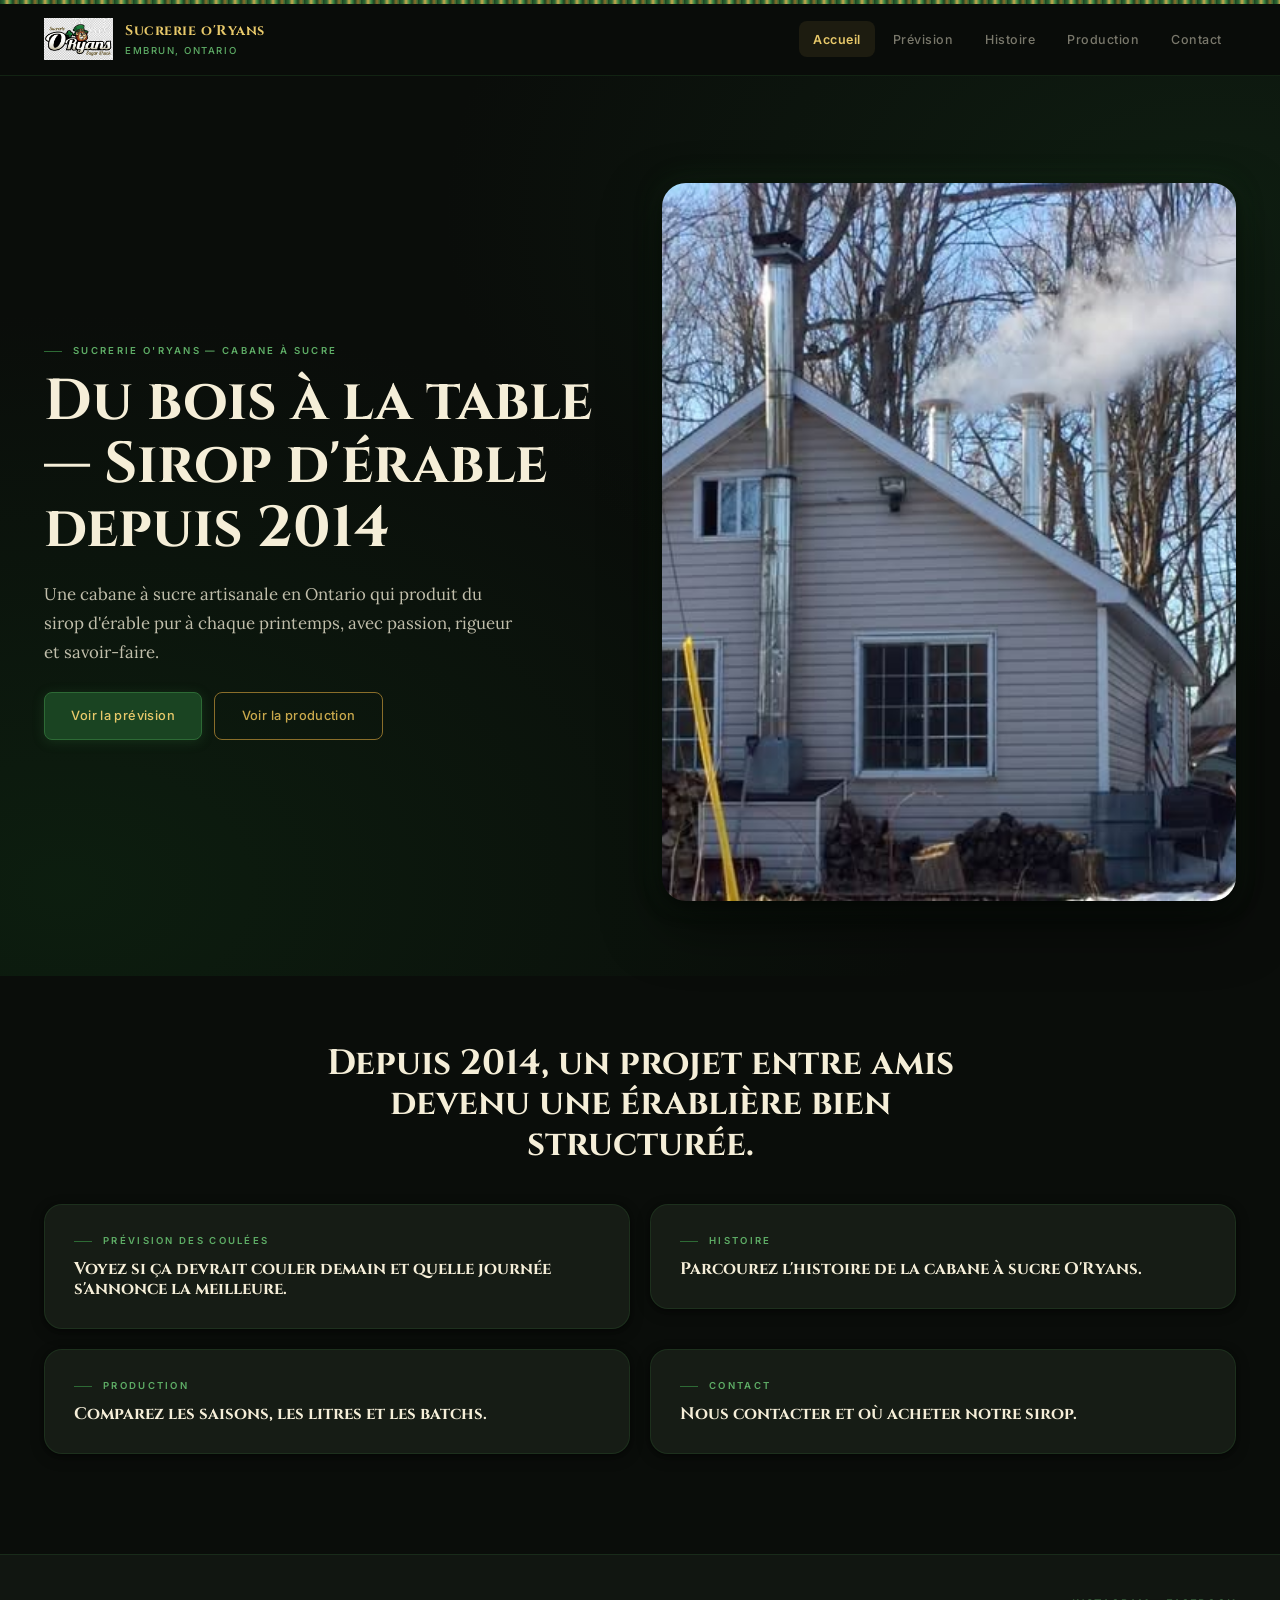
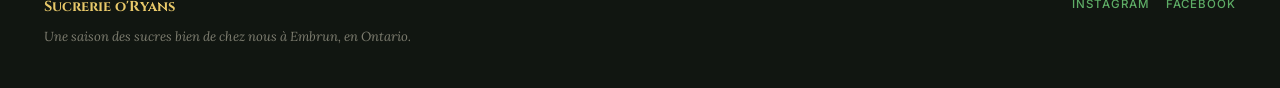
==== index.html @ 722b9ae1 "whole lot of files were modified, but the only one that had deletions was index.html, and those dele" ====
<!DOCTYPE html>
<html lang="fr-CA">
<head>
  <meta charset="UTF-8">
  <meta name="viewport" content="width=device-width, initial-scale=1.0">
  <title>Sucrerie o'Ryans | Cabane à sucre d'Embrun</title>
  <meta name="description" content="Le site de la Sucrerie o'Ryans à Embrun, en Ontario : histoire locale, prévision des coulées, archive de production et infos de contact.">
  <meta name="theme-color" content="#0A0D0A">
  <link rel="icon" type="image/png" href="assets/images/icon.png">
  <link rel="preconnect" href="https://fonts.googleapis.com">
  <link rel="preconnect" href="https://fonts.gstatic.com" crossorigin>
  <link href="https://fonts.googleapis.com/css2?family=Cinzel:wght@400;600;700&family=Lora:ital,wght@0,400;0,600;1,400&family=Inter:wght@300;400;500;600&display=swap" rel="stylesheet">
  <link rel="stylesheet" href="css/styles.css">
</head>
<body class="page-home">

  <div class="wood-bar"></div>

  <header class="site-header">
    <div class="shell nav-shell">
      <a class="brand" href="index.html" aria-label="Accueil Sucrerie o'Ryans">
        <img class="logo-art" src="assets/images/noback.jpg" alt="Logo de la Sucrerie o'Ryans" onerror="this.style.display='none'">
        <span>
          <strong>Sucrerie o'Ryans</strong>
          <small>Embrun, Ontario</small>
        </span>
      </a>
      <button class="menu-toggle" type="button" aria-expanded="false" aria-controls="site-nav">Menu</button>
      <nav id="site-nav" class="site-nav" aria-label="Navigation principale">
        <a href="index.html">Accueil</a>
        <a href="forecast.html">Prévision</a>
        <a href="history.html">Histoire</a>
        <a href="production.html">Production</a>
        <a href="contact.html">Contact</a>
      </nav>
    </div>
  </header>

  <main>
    <!-- ═══════════ HERO ═══════════ -->
    <section class="hero-home">
      <div class="shell hero-grid">
        <div class="hero-copy reveal">
          <p class="eyebrow">Sucrerie o'Ryans &mdash; Cabane à sucre</p>
          <h1 class="display">Du bois à la table &mdash; Sirop d'érable depuis 2014</h1>
          <p class="lead">
            Une cabane à sucre artisanale en Ontario qui produit du sirop d'érable pur à chaque
            printemps, avec passion, rigueur et savoir-faire.
          </p>
          <div class="button-row">
            <a class="button-primary" href="forecast.html">Voir la prévision</a>
            <a class="button-secondary" href="production.html">Voir la production</a>
          </div>
        </div>

        <div class="hero-media reveal">
          <div class="media-card">
            <div class="hero-side-frame">
              <!-- Replace src with your actual image path -->
              <img src="assets/images/download.png" alt="Cabane de la Sucrerie o'Ryans en hiver"
                onerror="this.parentElement.innerHTML='<div class=\'img-placeholder\'><svg viewBox=\'0 0 24 24\' fill=\'none\' stroke=\'currentColor\' stroke-width=\'1\'><rect x=\'3\' y=\'3\' width=\'18\' height=\'18\' rx=\'2\'/><circle cx=\'8.5\' cy=\'8.5\' r=\'1.5\'/><polyline points=\'21 15 16 10 5 21\'/></svg>Photo à venir</div>'">
            </div>
          </div>
        </div>
      </div>
    </section>

    <!-- ═══════════ ROUTE CARDS ═══════════ -->
    <section class="section-shell">
      <div class="shell">
        <div class="section-heading reveal">
          <h2>Depuis 2014, un projet entre amis devenu une érablière bien structurée.</h2>
        </div>

        <div class="card-grid two-up">
          <a class="route-card reveal" href="forecast.html">
            <p class="card-kicker">Prévision des coulées</p>
            <h3>Voyez si ça devrait couler demain et quelle journée s'annonce la meilleure.</h3>
          </a>

          <a class="route-card reveal" href="history.html">
            <p class="card-kicker">Histoire</p>
            <h3>Parcourez l'histoire de la cabane à sucre O'Ryans.</h3>
          </a>

          <a class="route-card reveal" href="production.html">
            <p class="card-kicker">Production</p>
            <h3>Comparez les saisons, les litres et les batchs.</h3>
          </a>

          <a class="route-card reveal" href="contact.html">
            <p class="card-kicker">Contact</p>
            <h3>Nous contacter et où acheter notre sirop.</h3>
          </a>
        </div>
      </div>
    </section>

  <!-- Lightbox -->
  <div class="gallery-lightbox" data-gallery-lightbox hidden aria-hidden="true">
    <button class="gallery-lightbox-close" type="button" data-gallery-close aria-label="Fermer la visionneuse">Fermer</button>
    <button class="gallery-lightbox-nav is-prev" type="button" data-gallery-prev aria-label="Photo précédente">&#8592;</button>
    <div class="gallery-lightbox-stage" data-gallery-stage>
      <img data-gallery-active-image src="" alt="">
    </div>
    <button class="gallery-lightbox-nav is-next" type="button" data-gallery-next aria-label="Photo suivante">&#8594;</button>
  </div>

  <footer class="site-footer">
    <div class="shell footer-grid">
      <div>
        <strong>Sucrerie o'Ryans</strong>
        <p>Une saison des sucres bien de chez nous à Embrun, en Ontario.</p>
      </div>
      <div>
        <a href="https://www.instagram.com/sucrerie_oryans_sugar_shack/?hl=en" target="_blank" rel="noreferrer">Instagram</a>
        <a href="https://www.facebook.com/sucrerieoryans/" target="_blank" rel="noreferrer">Facebook</a>
      </div>
    </div>
  </footer>

  <script defer src="js/data.js"></script>
  <script defer src="js/main.js"></script>
</body>
</html>
---- css/styles.css ----
/* ============================================================
   SUCRERIE O'RYANS — Dark Irish Theme
   Black · Forest Green · Celtic Gold
   Fonts: Cinzel · Lora · Inter
   ============================================================ */

*, *::before, *::after { margin: 0; padding: 0; box-sizing: border-box; }

:root {
  --shell-max:    1240px;
  --section-space: 4.25rem;
  --grid-gap:     1.25rem;
  --gallery-gap:  1.15rem;

  --black:         #0A0D0A;
  --black-surface: #111611;
  --black-card:    #161C15;
  --black-raised:  #1C241B;
  --black-border:  rgba(62,138,70,0.18);
  --black-border2: rgba(62,138,70,0.30);

  --green-deep:    #0F2E14;
  --green-dark:    #1A4422;
  --green-mid:     #2D6A35;
  --green-bright:  #3E8A46;
  --green-light:   #5EAD66;
  --green-pale:    #A8D4AC;

  --gold:          #C9A84C;
  --gold-light:    #E8C96A;
  --gold-bright:   #F5D97A;
  --gold-dim:      #8A6E2A;

  --cream:         #F5EED8;
  --cream-dim:     rgba(245,238,216,0.78);
  --cream-muted:   rgba(245,238,216,0.48);
  --cream-ghost:   rgba(245,238,216,0.18);

  --amber:         #C9842A;
  --amber-light:   #E8A84C;

  --radius-sm:  8px;
  --radius-md:  12px;
  --radius-lg:  18px;
  --radius-xl:  24px;

  --shadow-sm:   0 1px 4px rgba(0,0,0,0.45), 0 4px 14px rgba(0,0,0,0.3);
  --shadow-md:   0 2px 8px rgba(0,0,0,0.55), 0 12px 32px rgba(0,0,0,0.4);
  --shadow-lg:   0 4px 16px rgba(0,0,0,0.65), 0 24px 56px rgba(0,0,0,0.5);
  --glow-green:  0 0 28px rgba(45,106,53,0.25);
  --glow-gold:   0 0 20px rgba(201,168,76,0.18);
}

html { scroll-behavior: smooth; -webkit-font-smoothing: antialiased; }

body {
  background: var(--black);
  color: var(--cream);
  font-family: 'Lora', serif;
  font-size: 1rem;
  line-height: 1.72;
  overflow-x: hidden;
}

h1, h2, h3 { font-family: 'Cinzel', serif; font-weight: 700; line-height: 1.15; color: var(--cream); }
h4, h5, h6 { font-family: 'Cinzel', serif; font-weight: 600; color: var(--gold-light); }

a { color: inherit; text-decoration: none; }
p + p { margin-top: 0.75em; }
em { color: var(--gold-light); font-style: italic; }
strong { color: var(--cream); }

/* ── Celtic stripe ── */
.wood-bar {
  height: 4px;
  background: repeating-linear-gradient(
    90deg,
    var(--green-dark)  0px,  var(--green-mid)   4px,
    var(--gold)        7px,  var(--green-bright) 10px,
    var(--green-dark)  13px, var(--gold-dim)     16px,
    var(--green-mid)   19px
  );
}

/* ── Shell ── */
.shell { width: 100%; max-width: var(--shell-max); margin: 0 auto; padding: 0 1.5rem; }

/* ── Sticky Nav ── */
.site-header {
  position: sticky; top: 0; z-index: 100;
  background: rgba(10,13,10,0.93);
  backdrop-filter: blur(18px); -webkit-backdrop-filter: blur(18px);
  border-bottom: 1px solid var(--black-border);
}

.nav-shell { display: flex; align-items: center; gap: 1.5rem; padding: 0.9rem 1.5rem; max-width: var(--shell-max); margin: 0 auto; }

.brand { display: flex; align-items: center; gap: 0.75rem; flex-shrink: 0; }
.logo-art {
  width: auto;
  height: 42px;
  max-width: 78px;
  object-fit: contain;
  border-radius: 0;
  border: none;
}
.brand span { display: flex; flex-direction: column; }
.brand strong { font-family: 'Cinzel', serif; font-size: 0.88rem; font-weight: 700; color: var(--gold-light); letter-spacing: 0.04em; }
.brand small { font-family: 'Inter', sans-serif; font-size: 0.6rem; font-weight: 500; letter-spacing: 0.16em; text-transform: uppercase; color: var(--green-light); }

.site-nav { display: flex; align-items: center; gap: 0.2rem; margin-left: auto; }

.site-nav a {
  font-family: 'Inter', sans-serif; font-size: 0.78rem; font-weight: 500;
  letter-spacing: 0.04em; color: var(--cream-muted);
  padding: 0.45rem 0.9rem; border-radius: var(--radius-sm);
  transition: color 0.2s, background 0.2s;
}

.site-nav a:hover { color: var(--gold-light); background: rgba(201,168,76,0.09); }
.site-nav a.is-active { color: var(--gold-light); background: rgba(201,168,76,0.1); font-weight: 600; }

.menu-toggle {
  display: none; font-family: 'Inter', sans-serif; font-size: 0.78rem; font-weight: 500;
  background: transparent; border: 1px solid var(--black-border2); border-radius: var(--radius-sm);
  padding: 0.45rem 1rem; cursor: pointer; color: var(--green-light); margin-left: auto;
}

/* ── Reveal ── */
.reveal { opacity: 0; transform: translateY(22px); transition: opacity 0.75s ease, transform 0.75s ease; }
.reveal.is-visible { opacity: 1; transform: none; }

/* ── Eyebrow / kicker ── */
.eyebrow, .card-kicker {
  font-family: 'Inter', sans-serif; font-size: 0.6rem; font-weight: 600;
  letter-spacing: 0.24em; text-transform: uppercase; color: var(--green-light);
  display: flex; align-items: center; gap: 0.7rem; margin-bottom: 0.65rem;
}

.eyebrow::before, .card-kicker::before { content: ''; width: 18px; height: 1px; background: var(--green-mid); flex-shrink: 0; }

/* ── Buttons ── */
.button-primary, .button-secondary {
  display: inline-flex; align-items: center; gap: 0.4rem;
  font-family: 'Inter', sans-serif; font-size: 0.8rem; font-weight: 500;
  letter-spacing: 0.03em; padding: 0.75rem 1.65rem;
  border-radius: var(--radius-sm); border: none; cursor: pointer;
  transition: all 0.25s ease; text-decoration: none;
}

.button-primary {
  background: var(--green-dark); color: var(--gold-light);
  border: 1px solid var(--green-mid); box-shadow: 0 2px 12px rgba(45,106,53,0.3);
}

.button-primary:hover {
  background: var(--green-mid); color: var(--gold-bright);
  box-shadow: 0 4px 22px rgba(62,138,70,0.4), var(--glow-green);
  transform: translateY(-1px);
}

.button-secondary { background: transparent; color: var(--gold); border: 1px solid var(--gold-dim); }
.button-secondary:hover { background: rgba(201,168,76,0.08); border-color: var(--gold); color: var(--gold-light); }

.button-row { display: flex; flex-wrap: wrap; gap: 0.75rem; margin-top: 1.6rem; }

/* ── Section ── */
.section-shell { padding: var(--section-space) 0; }
.section-shell + .section-shell { padding-top: 0; }

.section-heading { text-align: center; margin-bottom: 2.4rem; max-width: 700px; margin-left: auto; margin-right: auto; }
.section-heading h2 { font-size: clamp(1.6rem, 3vw, 2.2rem); }
.section-heading p { color: var(--cream-muted); margin-top: 0.75rem; font-size: 0.96rem; }

/* ── Card grid ── */
.card-grid { display: grid; gap: var(--grid-gap); align-items: start; }
.card-grid.two-up   { grid-template-columns: repeat(2, minmax(0, 1fr)); }
.card-grid.three-up { grid-template-columns: repeat(auto-fit, minmax(240px, 1fr)); }

/* ── Cards ── */
.feature-card, .detail-card {
  background: var(--black-card); border: 1px solid var(--black-border);
  border-radius: var(--radius-lg); padding: 1.8rem; box-shadow: var(--shadow-sm);
  transition: transform 0.25s, box-shadow 0.25s, border-color 0.25s;
}

.feature-card:hover, .detail-card:hover {
  transform: translateY(-3px);
  box-shadow: var(--shadow-md), var(--glow-green);
  border-color: var(--black-border2);
}

.feature-card h3, .detail-card h2, .detail-card h3 { font-size: 1.1rem; margin-bottom: 0.75rem; margin-top: 0.35rem; color: var(--cream); }

.route-card {
  display: block; background: var(--black-card); border: 1px solid var(--black-border);
  border-radius: var(--radius-lg); padding: 1.8rem; box-shadow: var(--shadow-sm);
  transition: all 0.25s ease; text-decoration: none; position: relative; overflow: hidden;
}

.route-card::before {
  content: ''; position: absolute; top: 0; left: 0; right: 0; height: 2px;
  background: linear-gradient(90deg, transparent, var(--green-mid), var(--gold-dim), transparent);
  opacity: 0; transition: opacity 0.25s;
}

.route-card:hover { transform: translateY(-3px); box-shadow: var(--shadow-md), var(--glow-green); border-color: var(--black-border2); }
.route-card:hover::before { opacity: 1; }
.route-card h3 { font-size: 1.05rem; margin-top: 0.4rem; color: var(--cream); }

/* ── Dark hero cards ── */
.history-hero-card {
  background: var(--green-deep); border: 1px solid rgba(62,138,70,0.25);
  border-radius: var(--radius-lg); padding: 2rem;
  box-shadow: var(--shadow-lg), var(--glow-green);
}

.history-hero-card .card-kicker { color: var(--gold-light); }
.history-hero-card .card-kicker::before { background: var(--gold-dim); }
.history-hero-card h2 { color: var(--cream); font-size: 1.4rem; margin: 0.5rem 0 1rem; }
.history-hero-card p { color: var(--cream-muted); font-size: 0.93rem; }

/* ── Bullet list ── */
.bullet-list { list-style: none; padding: 0; margin-top: 0.75rem; }

.bullet-list li {
  padding: 0.4rem 0 0.4rem 1.3rem; position: relative;
  font-size: 0.92rem; color: var(--cream-dim);
  border-bottom: 1px solid rgba(62,138,70,0.08);
}

.bullet-list li:last-child { border-bottom: none; }

.bullet-list li::before {
  content: ''; position: absolute; left: 0; top: 0.95rem;
  width: 5px; height: 5px; border-radius: 50%; background: var(--green-bright);
}

/* ── Page hero ── */
.page-hero {
  padding: 4rem 0 3rem;
  background: radial-gradient(ellipse at 0% 100%, rgba(26,68,34,0.3) 0%, transparent 55%), var(--black-surface);
  border-bottom: 1px solid var(--black-border);
}

.page-hero-grid { display: grid; grid-template-columns: repeat(2, minmax(0, 1fr)); gap: 2.25rem; align-items: center; }
.page-hero h1 { font-size: clamp(1.9rem, 4vw, 3rem); margin: 0.5rem 0 1.25rem; }
.page-hero .lead { color: var(--cream-dim); font-size: 0.97rem; max-width: 52ch; }

/* ── Home Hero ── */
.hero-home {
  min-height: 100vh; display: flex; align-items: center; padding: 6rem 0 4rem;
  background:
    radial-gradient(ellipse at 5% 90%, rgba(15,46,20,0.5) 0%, transparent 50%),
    radial-gradient(ellipse at 95% 15%, rgba(26,68,34,0.3) 0%, transparent 45%),
    var(--black);
}

.hero-grid { display: grid; grid-template-columns: repeat(2, minmax(0, 1fr)); gap: 2.75rem; align-items: center; }
.hero-copy .display { font-size: clamp(2.2rem, 4.5vw, 3.8rem); margin: 0.5rem 0 1.25rem; line-height: 1.1; }
.hero-copy .lead { font-size: 1.05rem; color: var(--cream-dim); max-width: 48ch; }

.fact-strip { display: flex; flex-wrap: wrap; gap: 0.5rem; list-style: none; margin-top: 1.8rem; }

.fact-strip li {
  font-family: 'Inter', sans-serif; font-size: 0.68rem; font-weight: 600;
  letter-spacing: 0.07em; text-transform: uppercase;
  background: var(--green-deep); color: var(--green-light);
  border: 1px solid rgba(62,138,70,0.3); border-radius: 100px; padding: 0.32rem 0.9rem;
}

.hero-media { position: relative; }
.media-card { border-radius: var(--radius-xl); overflow: hidden; box-shadow: var(--shadow-lg), var(--glow-green); }

.hero-side-frame {
  aspect-ratio: 4/5; background: var(--green-deep);
  display: flex; align-items: center; justify-content: center; position: relative; overflow: hidden;
}

.hero-side-frame img { width: 100%; height: 100%; object-fit: cover; display: block; }

.img-placeholder {
  width: 100%; height: 100%; min-height: 320px;
  display: flex; flex-direction: column; align-items: center; justify-content: center;
  background: radial-gradient(ellipse at 30% 30%, rgba(26,68,34,0.6) 0%, transparent 60%), var(--green-deep);
  color: var(--green-light); gap: 0.6rem;
  font-family: 'Inter', sans-serif; font-size: 0.62rem; letter-spacing: 0.2em; text-transform: uppercase; opacity: 0.6;
}

.img-placeholder svg { width: 38px; height: 38px; opacity: 0.5; }

/* ── Gallery Grid (Index) ── */
.photo-gallery { display: grid; grid-template-columns: repeat(auto-fill, minmax(160px, 1fr)); gap: 0.75rem; }

.gallery-shot {
  border: 1px solid var(--black-border); background: none; padding: 0;
  cursor: pointer; border-radius: var(--radius-md); overflow: hidden; aspect-ratio: 1;
  transition: border-color 0.25s;
}

.gallery-shot img { width: 100%; height: 100%; object-fit: cover; display: block; transition: transform 0.35s ease; }
.gallery-shot:hover { border-color: var(--black-border2); }
.gallery-shot:hover img { transform: scale(1.07); }

.gallery-shot-placeholder {
  width: 100%; height: 100%;
  display: flex; flex-direction: column; align-items: center; justify-content: center;
  background: var(--black-raised); color: var(--green-light);
  font-family: 'Inter', sans-serif; font-size: 0.58rem; letter-spacing: 0.15em; text-transform: uppercase; gap: 0.5rem; opacity: 0.55;
}

/* ── Lightbox ── */
.gallery-lightbox { position: fixed; inset: 0; z-index: 200; background: rgba(0,0,0,0.96); display: flex; align-items: center; justify-content: center; }
.gallery-lightbox[hidden] { display: none; }
.gallery-lightbox-stage { max-width: 90vw; max-height: 88vh; display: flex; align-items: center; justify-content: center; }
.gallery-lightbox-stage img { max-width: 100%; max-height: 88vh; object-fit: contain; border-radius: var(--radius-md); box-shadow: var(--shadow-lg); }

.gallery-lightbox-close, .gallery-lightbox-nav {
  position: fixed; background: rgba(26,68,34,0.65); border: 1px solid rgba(62,138,70,0.3);
  border-radius: var(--radius-sm); color: var(--gold-light);
  font-family: 'Inter', sans-serif; font-size: 0.78rem; font-weight: 500;
  padding: 0.6rem 1.1rem; cursor: pointer; backdrop-filter: blur(12px); transition: background 0.2s;
}

.gallery-lightbox-close { top: 1.5rem; right: 1.5rem; }
.gallery-lightbox-nav.is-prev { left: 1.5rem; top: 50%; transform: translateY(-50%); }
.gallery-lightbox-nav.is-next { right: 1.5rem; top: 50%; transform: translateY(-50%); }
.gallery-lightbox-close:hover, .gallery-lightbox-nav:hover { background: rgba(45,106,53,0.75); }

body.is-gallery-open { overflow: hidden; }

/* ── Footer ── */
.site-footer {
  background: var(--black-surface); border-top: 1px solid var(--black-border);
  padding: 2.5rem 0; margin-top: 2rem;
}

.footer-grid { display: flex; justify-content: space-between; align-items: flex-start; gap: 2rem; flex-wrap: wrap; }
.site-footer strong { font-family: 'Cinzel', serif; font-size: 0.9rem; color: var(--gold-light); display: block; margin-bottom: 0.35rem; }
.site-footer p { font-family: 'Lora', serif; font-size: 0.82rem; color: var(--cream-muted); font-style: italic; }
.footer-grid > div:last-child { display: flex; gap: 1rem; align-items: center; }

.footer-grid a {
  font-family: 'Inter', sans-serif; font-size: 0.72rem; font-weight: 500;
  color: var(--green-light); letter-spacing: 0.08em; text-transform: uppercase; transition: color 0.2s;
}

.footer-grid a:hover { color: var(--gold-light); }

/* ════════════════════════════════════════════════
   ROTATING 3-COLUMN GALLERY STRIP
   ════════════════════════════════════════════════ */
.gallery-strip-section {
  padding: var(--section-space) 0;
  background: var(--black-surface);
  border-top: 1px solid var(--black-border);
  border-bottom: 1px solid var(--black-border);
  overflow: hidden;
}

.gallery-strip-shell { display: flex; flex-direction: column; gap: 2rem; }
.gallery-strip-heading { text-align: center; max-width: 720px; margin: 0 auto; }
.gallery-strip-heading h2 { font-size: clamp(1.5rem, 2.8vw, 2rem); }
.gallery-strip-heading p { color: var(--cream-muted); font-size: 0.92rem; margin-top: 0.5rem; }

.gallery-columns-wrap { position: relative; height: 620px; overflow: hidden; }

.gallery-fade-top, .gallery-fade-bottom {
  position: absolute; left: 0; right: 0; height: 110px; z-index: 4; pointer-events: none;
}

.gallery-fade-top    { top: 0;    background: linear-gradient(to bottom, var(--black-surface), transparent); }
.gallery-fade-bottom { bottom: 0; background: linear-gradient(to top,   var(--black-surface), transparent); }

.gallery-columns {
  display: grid;
  grid-template-columns: repeat(3, minmax(0, 1fr));
  gap: var(--gallery-gap);
  position: absolute;
  top: 0; left: 0; right: 0;
  align-items: start;
}

.gallery-col { display: flex; flex-direction: column; gap: var(--gallery-gap); will-change: transform; }
.gallery-col-inner { display: flex; flex-direction: column; gap: var(--gallery-gap); }
.gallery-col.col-down  { animation: colDown 36s linear infinite; }
.gallery-col.col-up    { animation: colUp   40s linear infinite; }
.gallery-col.col-down2 { animation: colDown 44s linear infinite; }

.gallery-columns:hover .gallery-col { animation-play-state: paused; }

.gallery-tile {
  border-radius: var(--radius-lg); overflow: hidden;
  border: 1px solid var(--black-border); background: var(--black-raised);
  transition: border-color 0.3s;
  flex-shrink: 0;
}

.gallery-tile:hover { border-color: rgba(62,138,70,0.45); }

.gallery-tile img { width: 100%; display: block; object-fit: cover; transition: transform 0.45s ease; }
.gallery-tile:hover img { transform: scale(1.05); }

.gallery-tile-placeholder {
  width: 100%; display: flex; flex-direction: column;
  align-items: center; justify-content: center;
  background: var(--black-raised); color: rgba(94,173,102,0.3);
  gap: 0.6rem; font-family: 'Inter', sans-serif;
  font-size: 0.58rem; letter-spacing: 0.18em; text-transform: uppercase;
  padding: 3rem 1rem;
}

.gallery-tile-placeholder svg { width: 26px; height: 26px; }

.gallery-tile-label {
  padding: 0.65rem 0.9rem;
  font-family: 'Inter', sans-serif; font-size: 0.62rem; font-weight: 600;
  letter-spacing: 0.18em; text-transform: uppercase; color: var(--gold-light);
  background: rgba(15,46,20,0.85);
  border-top: 1px solid rgba(62,138,70,0.2);
}

@keyframes colDown {
  0%   { transform: translateY(0); }
  100% { transform: translateY(-50%); }
}

@keyframes colUp {
  0%   { transform: translateY(-50%); }
  100% { transform: translateY(0); }
}

/* ── FORECAST PAGE ── */
.forecast-hero-copy { max-width: 580px; }
.forecast-hero-copy .display { font-size: clamp(1.6rem, 3.2vw, 2.5rem); }

.forecast-intro-card {
  background: var(--green-deep); border: 1px solid rgba(62,138,70,0.25);
  border-radius: var(--radius-lg); padding: 2rem;
  box-shadow: var(--shadow-md), var(--glow-green);
}

.forecast-intro-card .card-kicker { color: var(--gold-light); }
.forecast-intro-card .card-kicker::before { background: var(--gold-dim); }
.forecast-intro-card h2 { color: var(--cream); font-size: 1.2rem; margin: 0.5rem 0 0.75rem; }
.forecast-intro-card p { color: var(--cream-muted); font-size: 0.9rem; }

.loading-panel {
  font-family: 'Inter', sans-serif; font-size: 0.85rem; color: var(--green-light);
  padding: 2rem; text-align: center;
  border: 1px dashed rgba(62,138,70,0.25); border-radius: var(--radius-md); background: var(--black-card);
}

.is-hidden { display: none !important; }

.forecast-summary { display: grid; grid-template-columns: repeat(auto-fit, minmax(220px, 1fr)); gap: 1.25rem; margin-bottom: 2rem; }

.summary-card {
  background: var(--black-card); border: 1px solid var(--black-border);
  border-radius: var(--radius-lg); padding: 1.6rem; box-shadow: var(--shadow-sm);
  transition: border-color 0.25s, box-shadow 0.25s;
}

.summary-card:hover { border-color: var(--black-border2); box-shadow: var(--shadow-sm), var(--glow-green); }
.summary-card h2 { font-size: 1.6rem; margin: 0.35rem 0 0.5rem; color: var(--gold-light); }
.summary-card p { font-size: 0.88rem; color: var(--cream-muted); }

.forecast-grid { display: grid; grid-template-columns: repeat(auto-fill, minmax(160px, 1fr)); gap: 0.85rem; margin-bottom: 2rem; }

.day-card {
  background: var(--black-card); border: 1.5px solid var(--black-border);
  border-radius: var(--radius-md); padding: 1.1rem; cursor: pointer;
  transition: all 0.2s ease; text-align: left; box-shadow: var(--shadow-sm);
}

.day-card:hover { transform: translateY(-2px); box-shadow: var(--shadow-md), var(--glow-green); border-color: var(--black-border2); }
.day-card.is-active { border-color: var(--green-bright); background: rgba(26,68,34,0.5); box-shadow: 0 0 0 3px rgba(62,138,70,0.12), var(--shadow-md); }

.day-card-top { display: flex; justify-content: space-between; align-items: flex-start; margin-bottom: 0.75rem; }
.day-name { font-family: 'Inter', sans-serif; font-size: 0.65rem; font-weight: 600; letter-spacing: 0.1em; text-transform: uppercase; color: var(--cream-muted); }
.day-date { font-family: 'Cinzel', serif; font-size: 0.82rem; color: var(--cream); margin-top: 0.15rem; }

.score-chip { font-family: 'Cinzel', serif; font-size: 1rem; font-weight: 700; border-radius: 8px; padding: 0.2rem 0.55rem; line-height: 1; }
.score-chip.is-excellent { background: rgba(62,138,70,0.18); color: var(--green-light); }
.score-chip.is-promising  { background: rgba(201,168,76,0.18); color: var(--gold-light); }
.score-chip.is-fair       { background: rgba(201,132,42,0.15); color: var(--amber-light); }
.score-chip.is-quiet      { background: rgba(245,238,216,0.06); color: var(--cream-muted); }

.day-card-bottom strong { font-family: 'Inter', sans-serif; font-size: 0.8rem; font-weight: 600; display: block; color: var(--cream-dim); }
.weather-label { font-family: 'Inter', sans-serif; font-size: 0.68rem; color: var(--cream-muted); display: block; margin-top: 0.2rem; }
.day-meta { font-family: 'Inter', sans-serif; font-size: 0.68rem; color: var(--cream-muted); margin-top: 0.4rem; }

.detail-summary h3 { font-size: 1.15rem; margin-bottom: 0.5rem; color: var(--cream); }
.detail-summary p { font-size: 0.9rem; color: var(--cream-dim); }

.detail-summary-grid {
  display: grid; grid-template-columns: repeat(3, 1fr); gap: 1rem;
  margin-top: 1rem; padding-top: 1rem; border-top: 1px solid var(--black-border);
}

.detail-metric strong { font-family: 'Cinzel', serif; font-size: 1.1rem; display: block; color: var(--gold-light); }
.detail-metric span { font-family: 'Inter', sans-serif; font-size: 0.62rem; letter-spacing: 0.1em; text-transform: uppercase; color: var(--cream-muted); display: block; margin-top: 0.25rem; }
.bullet-list.compact li { padding: 0.3rem 0 0.3rem 1.2rem; font-size: 0.87rem; }

.source-panel { background: var(--black-card); border: 1px solid var(--black-border); border-radius: var(--radius-lg); padding: 2rem; margin-top: 2rem; }
.source-panel h2 { font-size: 1.1rem; margin: 0.4rem 0 1rem; color: var(--cream); }

/* ── PRODUCTION PAGE ── */
.production-hero-card {
  background: var(--green-deep); border: 1px solid rgba(62,138,70,0.25);
  border-radius: var(--radius-lg); padding: 2.5rem;
  box-shadow: var(--shadow-lg), var(--glow-green);
}

.production-hero-card .card-kicker { color: var(--gold-light); }
.production-hero-card .card-kicker::before { background: var(--gold-dim); }
.production-hero-card h2 { color: var(--cream); font-size: 1.6rem; margin: 0.5rem 0 1rem; }
.production-hero-card > p { color: var(--cream-muted); }

.production-hero-card-head { display: flex; justify-content: space-between; align-items: flex-start; gap: 1rem; flex-wrap: wrap; }

.production-hero-badge {
  font-family: 'Cinzel', serif; font-size: 0.72rem; font-weight: 600; letter-spacing: 0.1em;
  background: rgba(45,106,53,0.4); color: var(--green-light);
  border: 1px solid rgba(62,138,70,0.3); border-radius: 100px; padding: 0.3rem 0.9rem;
}

.production-highlight-grid {
  display: grid; grid-template-columns: repeat(3, 1fr); gap: 1.2rem; margin: 1.5rem 0;
  border-top: 1px solid rgba(62,138,70,0.2); border-bottom: 1px solid rgba(62,138,70,0.2); padding: 1.2rem 0;
}

.production-highlight strong { font-family: 'Cinzel', serif; font-size: 1.2rem; color: var(--gold-light); display: block; }
.production-highlight span { font-family: 'Inter', sans-serif; font-size: 0.68rem; color: var(--cream-muted); letter-spacing: 0.04em; margin-top: 0.25rem; display: block; }
.production-hero-note { font-size: 0.82rem; color: rgba(245,238,216,0.35); font-style: italic; margin-top: 0.5rem; }

.production-layout { display: grid; grid-template-columns: 1fr 320px; gap: 1.5rem; align-items: start; }

.chart-card { background: var(--black-card); border: 1px solid var(--black-border); border-radius: var(--radius-lg); padding: 1.5rem 1.5rem 1rem; box-shadow: var(--shadow-sm); }

.season-axis { position: relative; height: 24px; margin-bottom: 0.5rem; }
.season-axis span { position: absolute; font-family: 'Inter', sans-serif; font-size: 0.6rem; color: var(--cream-muted); transform: translateX(-50%); letter-spacing: 0.04em; }

.season-chart { display: flex; flex-direction: column; gap: 0.45rem; }

.season-row {
  display: grid; grid-template-columns: 52px 1fr; align-items: center; gap: 0.75rem;
  background: none; border: none; cursor: pointer; padding: 0.35rem;
  border-radius: var(--radius-sm); transition: background 0.18s; width: 100%; text-align: left;
}

.season-row:hover { background: rgba(45,106,53,0.1); }
.season-row.is-active { background: rgba(45,106,53,0.18); }
.season-year { font-family: 'Cinzel', serif; font-size: 0.78rem; font-weight: 600; color: var(--cream-muted); text-align: right; }
.season-row.is-active .season-year { color: var(--gold-light); }

.season-track { position: relative; height: 36px; background: rgba(62,138,70,0.07); border-radius: 6px; }

.season-span {
  position: absolute; top: 4px; bottom: 4px;
  left: calc(var(--start) * 1%); width: calc(var(--width) * 1%);
  background: linear-gradient(90deg,
    rgba(26,68,34, calc(0.7 + var(--strength) * 0.25)),
    rgba(62,138,70, calc(0.45 + var(--strength) * 0.4))
  );
  border-radius: 4px; display: flex; align-items: center; gap: 0.5rem;
  padding: 0 0.5rem; overflow: hidden; min-width: 60px;
}

.season-span strong { font-family: 'Cinzel', serif; font-size: 0.7rem; font-weight: 700; color: var(--gold-light); white-space: nowrap; }
.season-span small { font-family: 'Inter', sans-serif; font-size: 0.6rem; color: var(--cream-muted); white-space: nowrap; }
.season-empty { font-family: 'Inter', sans-serif; font-size: 0.68rem; color: var(--cream-muted); font-style: italic; display: flex; align-items: center; height: 100%; padding-left: 0.6rem; }

.production-side { display: flex; flex-direction: column; gap: 1.25rem; }

.poster-preview {
  display: block; width: 100%; border: 1px solid var(--black-border);
  padding: 0; background: none; cursor: pointer; border-radius: var(--radius-md);
  overflow: hidden; box-shadow: var(--shadow-sm); transition: box-shadow 0.25s, transform 0.25s;
}

.poster-preview:hover { box-shadow: var(--shadow-md), var(--glow-green); transform: translateY(-2px); }
.poster-preview img { width: 100%; display: block; }

.production-stats { display: grid; grid-template-columns: repeat(auto-fit, minmax(220px, 1fr)); gap: 1.25rem; margin-top: 2rem; }
.production-section-heading { text-align: left; margin-left: 0; margin-right: 0; }
.section-heading-tight { text-align: left; margin-left: 0; margin-right: 0; margin-bottom: 1.8rem; }
.section-heading-tight h2 { font-size: clamp(1.4rem, 2.5vw, 1.9rem); }
.production-batch-card { grid-column: 1 / -1; }

.production-batch-card p {
  font-family: 'Cinzel', serif; font-size: 1rem; color: var(--gold);
  letter-spacing: 0.05em; line-height: 2; margin-top: 0.5rem;
}

/* ── CONTACT PAGE ── */
.contact-top-grid { grid-template-columns: repeat(2, minmax(0, 1fr)); gap: 2rem; align-items: stretch; }
.contact-buy-copy { display: flex; flex-direction: column; justify-content: center; max-width: 34rem; }
.contact-buy-copy h1 { font-size: clamp(1.8rem, 3.5vw, 2.6rem); margin: 0.5rem 0 1rem; }
.contact-buy-copy .lead { color: var(--cream-dim); font-size: 0.96rem; }

.brand-showcase {
  background: rgba(26,68,34,0.4); border: 1px solid rgba(62,138,70,0.2);
  border-radius: var(--radius-md); padding: 1.2rem; margin-bottom: 1rem;
  display: flex; align-items: center; justify-content: center; min-height: 80px;
}

.brand-showcase img { max-height: 60px; max-width: 180px; object-fit: contain; }
.contact-store-card { height: 100%; display: flex; flex-direction: column; justify-content: center; }
.contact-store-card h2 { font-size: 1.2rem; margin-bottom: 0.75rem; }
.contact-store-meta {
  display: grid;
  grid-template-columns: minmax(0, 1fr) auto;
  gap: 1rem 1.5rem;
  align-items: end;
}

.contact-store-address { font-family: 'Lora', serif; font-size: 0.88rem; line-height: 1.7; color: var(--cream-muted); flex: 1; }

.contact-simple-card { max-width: 760px; margin: 0 auto; text-align: center; }
.contact-simple-card .card-kicker { justify-content: center; }
.contact-simple-card .button-row { justify-content: center; }
.contact-simple-card h2 { font-size: 1.5rem; margin-bottom: 1.2rem; }

/* ── Media link cards ── */
.media-link-card {
  background: var(--black-card); border: 1px solid var(--black-border);
  border-radius: var(--radius-lg); overflow: hidden; box-shadow: var(--shadow-sm);
  display: grid; grid-template-columns: 180px 1fr; align-items: stretch;
  transition: box-shadow 0.25s, transform 0.25s;
}

.media-link-card:hover { box-shadow: var(--shadow-md), var(--glow-green); transform: translateY(-2px); }
.media-link-card img { width: 100%; height: 100%; object-fit: cover; display: block; }
.media-link-card > div { padding: 1.5rem; }
.media-link-card h3 { font-size: 1rem; margin: 0.35rem 0 0.6rem; color: var(--cream); }
.media-link-card p { font-size: 0.88rem; color: var(--cream-muted); margin-bottom: 1rem; }

img { max-width: 100%; height: auto; }

/* ── Responsive ── */
@media (max-width: 900px) {
  .hero-grid { grid-template-columns: 1fr; }
  .hero-media { display: none; }
  .page-hero-grid { grid-template-columns: 1fr; }
  .production-layout { grid-template-columns: 1fr; }
  .production-highlight-grid { grid-template-columns: 1fr 1fr; }
  .contact-top-grid { grid-template-columns: 1fr; }
  .media-link-card { grid-template-columns: 1fr; }
  .media-link-card img { height: 180px; }
  .gallery-columns { grid-template-columns: repeat(2, 1fr); }
  .gallery-columns > .gallery-col:last-child { display: none; }
  .contact-buy-copy { max-width: none; }
}

@media (max-width: 780px) {
  .menu-toggle { display: block; }
  .site-nav {
    position: fixed; top: 0; right: 0; bottom: 0; width: 260px;
    flex-direction: column; align-items: flex-start; gap: 0.25rem;
    background: var(--black-surface); padding: 5rem 1.5rem 2rem;
    border-left: 1px solid var(--black-border); box-shadow: -4px 0 32px rgba(0,0,0,0.6);
    transform: translateX(100%); transition: transform 0.3s ease; z-index: 90;
  }
  .site-nav.is-open { transform: none; }
  .site-nav a { font-size: 0.95rem; width: 100%; padding: 0.65rem 0.85rem; }
  .section-shell { padding: 3.5rem 0; }
  .gallery-strip-section { padding: 3rem 0; }
  .gallery-columns-wrap { height: 500px; }
  .hero-home { padding: 4rem 0 3rem; min-height: auto; }
  .card-grid.two-up { grid-template-columns: 1fr; }
  .production-highlight-grid { grid-template-columns: 1fr; }
  .detail-summary-grid { grid-template-columns: 1fr 1fr; }
  .photo-gallery { grid-template-columns: repeat(auto-fill, minmax(120px, 1fr)); }
  .contact-store-meta { grid-template-columns: 1fr; align-items: start; }
}

@media (max-width: 420px) {
  .shell { padding: 0 1rem; }
  .button-row { flex-direction: column; }
  .button-primary, .button-secondary { width: 100%; justify-content: center; }
  .forecast-summary { grid-template-columns: 1fr; }
  .detail-summary-grid { grid-template-columns: 1fr; }
}
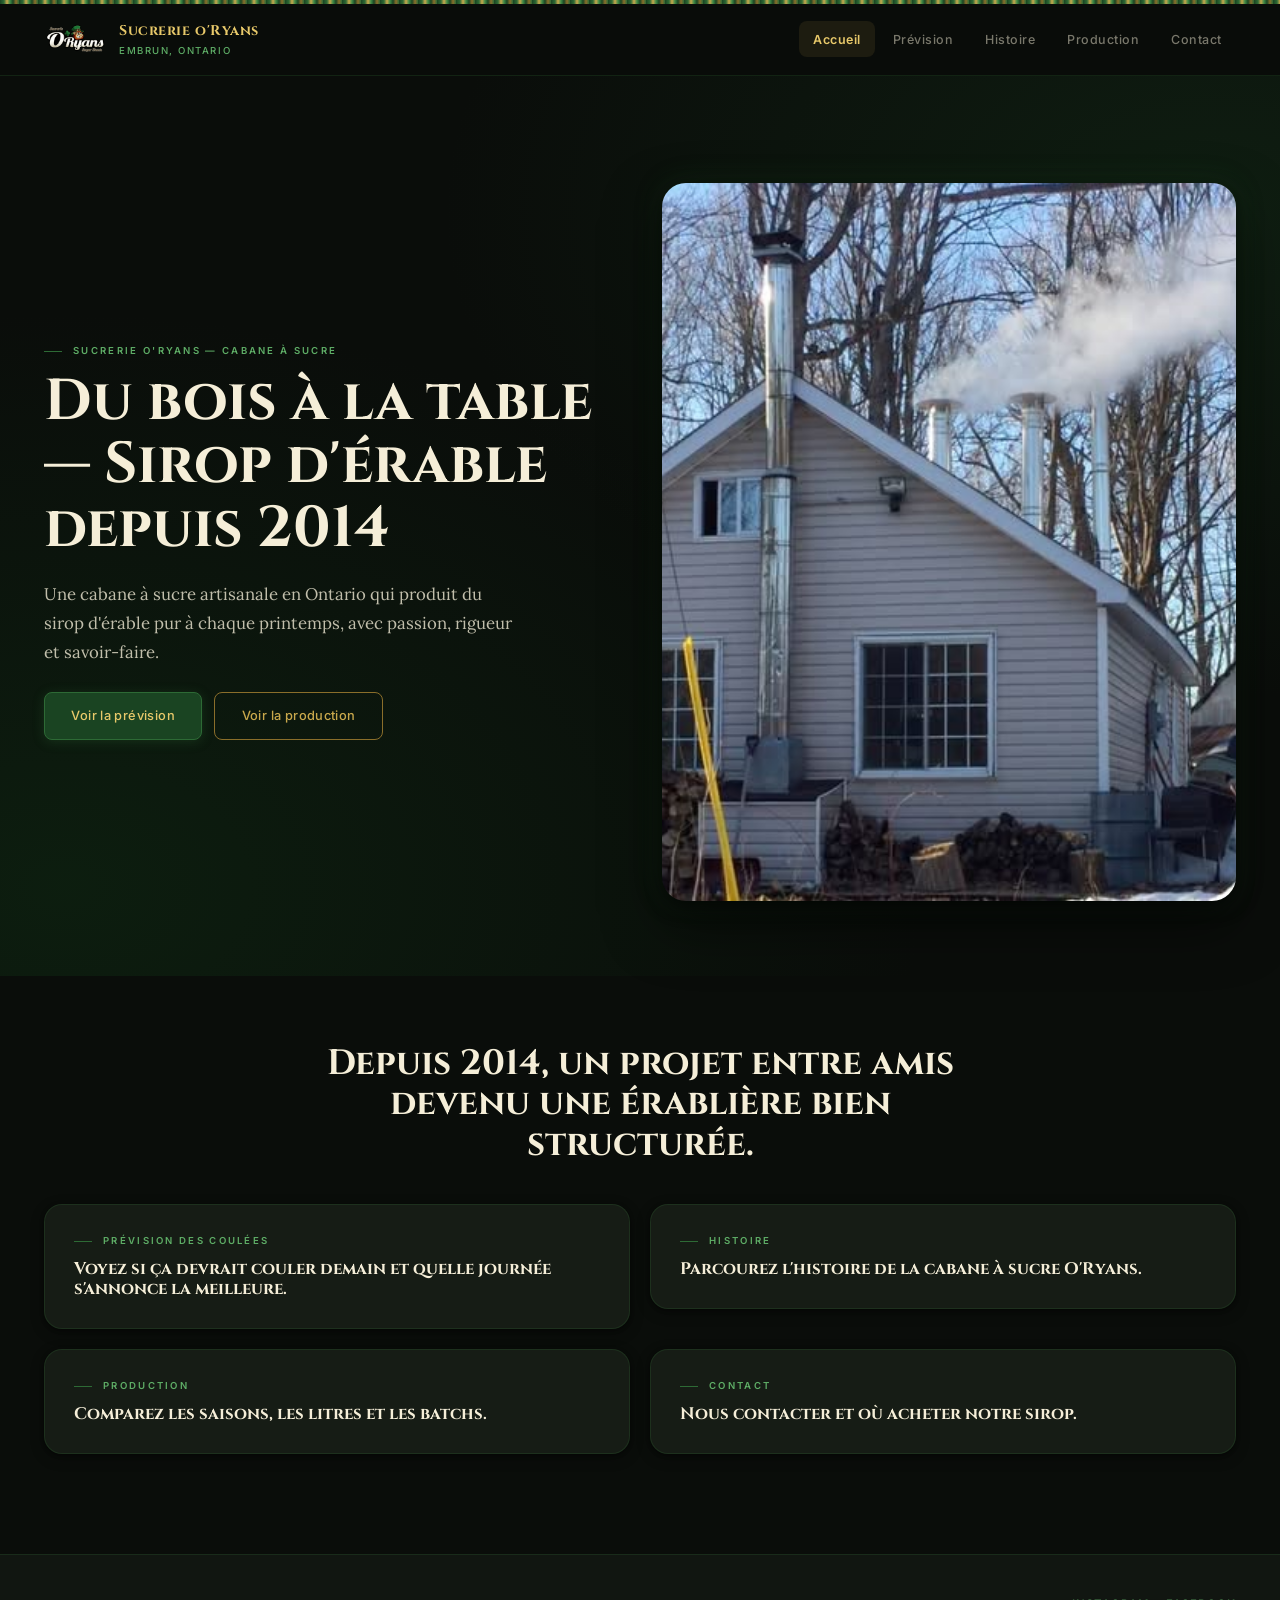
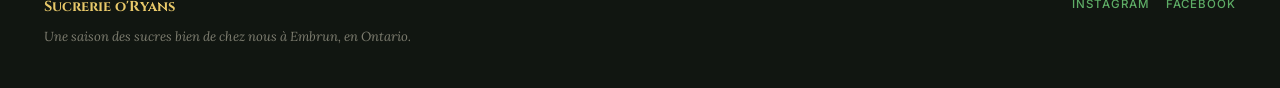
==== commit 24c605a4: "Change icon and prevision images to png, and remove the fact strip from the homepage." ====
--- a/index.html
+++ b/index.html
@@ -19,7 +19,7 @@
   <header class="site-header">
     <div class="shell nav-shell">
       <a class="brand" href="index.html" aria-label="Accueil Sucrerie o'Ryans">
-        <img class="logo-art" src="assets/images/noback.jpg" alt="Logo de la Sucrerie o'Ryans" onerror="this.style.display='none'">
+        <img class="logo-art" src="assets/images/noback.png" alt="Logo de la Sucrerie o'Ryans" onerror="this.style.display='none'">
         <span>
           <strong>Sucrerie o'Ryans</strong>
           <small>Embrun, Ontario</small>
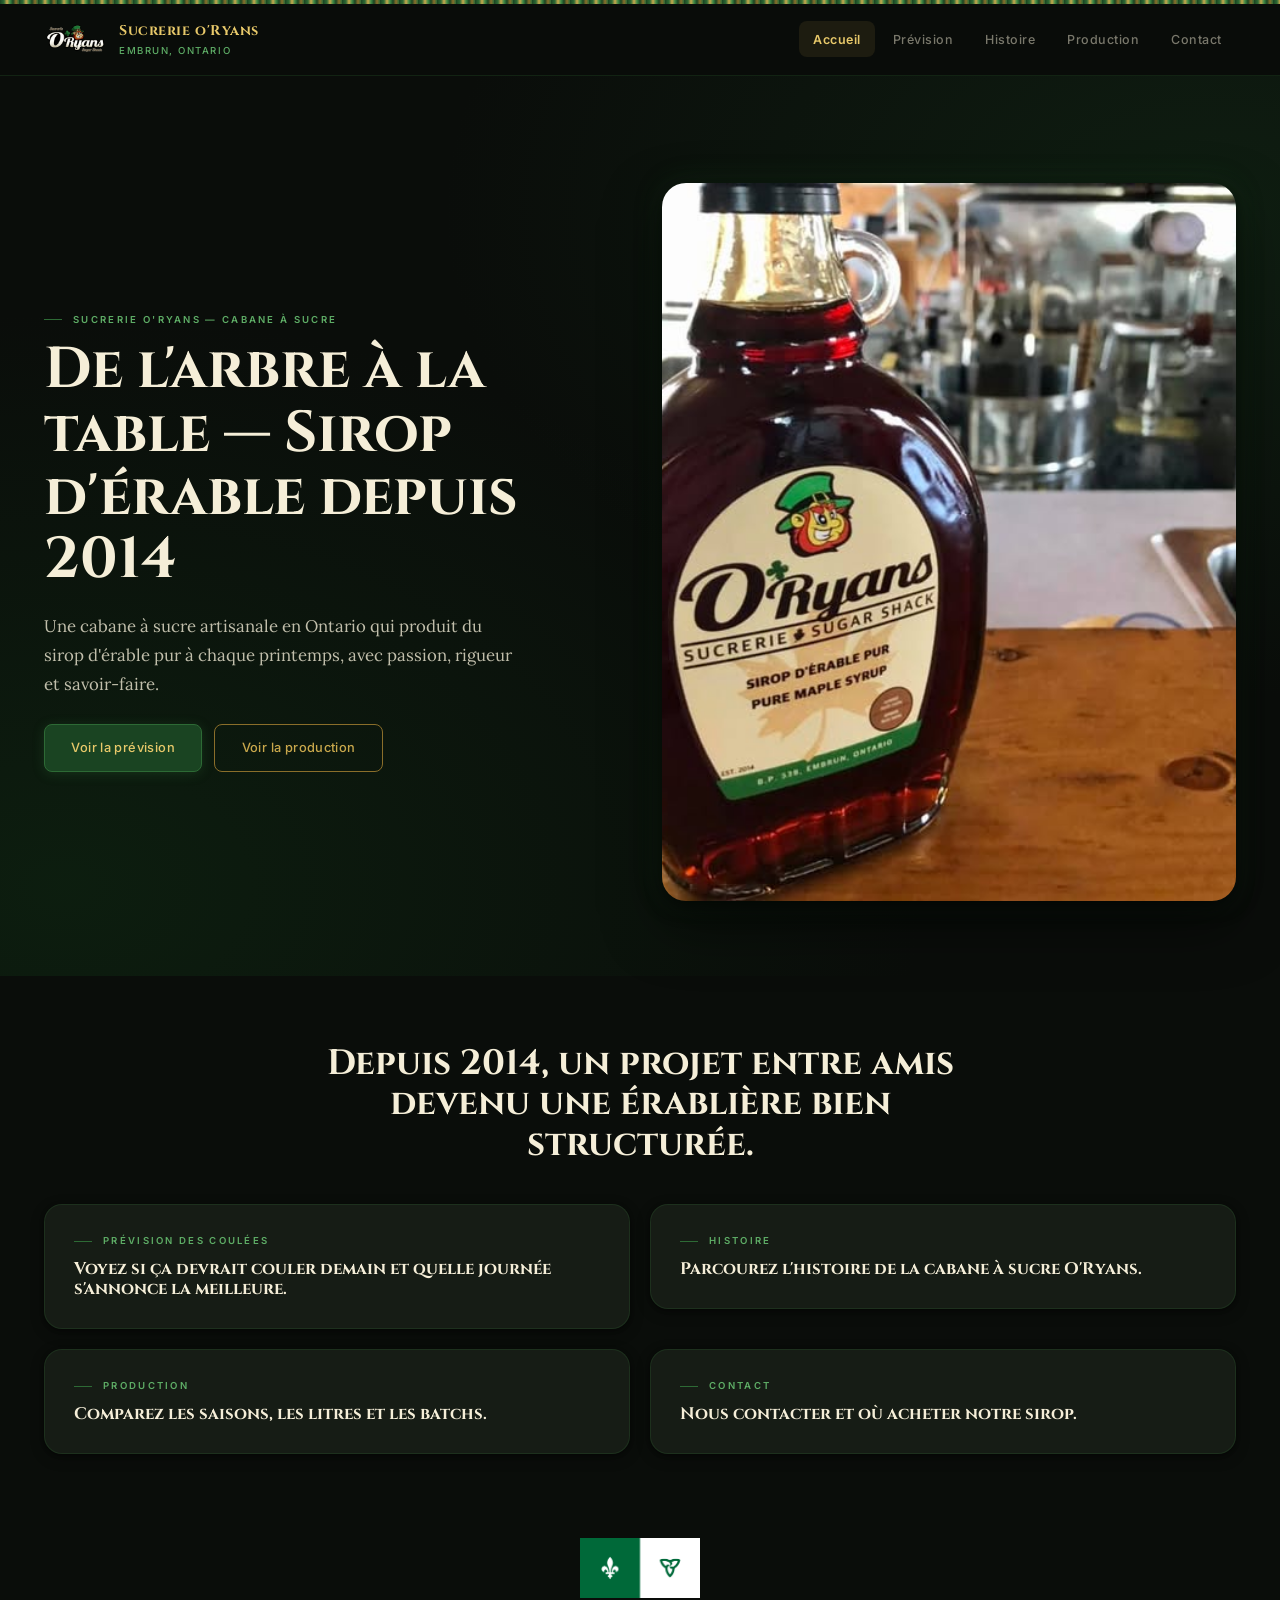
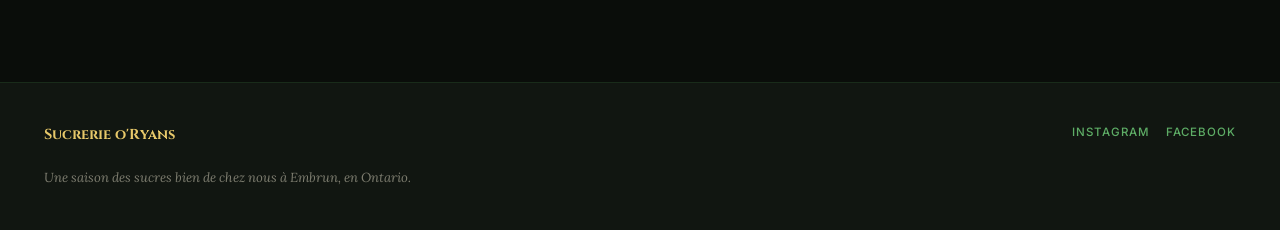
==== commit 0ceec658: "VERSION 2.0.0" ====
--- a/index.html
+++ b/index.html
@@ -36,13 +36,12 @@
     </div>
   </header>
 
-  <main>
     <!-- ═══════════ HERO ═══════════ -->
     <section class="hero-home">
       <div class="shell hero-grid">
         <div class="hero-copy reveal">
           <p class="eyebrow">Sucrerie o'Ryans &mdash; Cabane à sucre</p>
-          <h1 class="display">Du bois à la table &mdash; Sirop d'érable depuis 2014</h1>
+          <h1 class="display">De l'arbre à la table &mdash; Sirop d'érable depuis 2014</h1>
           <p class="lead">
             Une cabane à sucre artisanale en Ontario qui produit du sirop d'érable pur à chaque
             printemps, avec passion, rigueur et savoir-faire.
@@ -57,7 +56,7 @@
           <div class="media-card">
             <div class="hero-side-frame">
               <!-- Replace src with your actual image path -->
-              <img src="assets/images/download.png" alt="Cabane de la Sucrerie o'Ryans en hiver"
+              <img src="assets/images/glassbottle.jpg" alt="Cabane de la Sucrerie o'Ryans en hiver"
                 onerror="this.parentElement.innerHTML='<div class=\'img-placeholder\'><svg viewBox=\'0 0 24 24\' fill=\'none\' stroke=\'currentColor\' stroke-width=\'1\'><rect x=\'3\' y=\'3\' width=\'18\' height=\'18\' rx=\'2\'/><circle cx=\'8.5\' cy=\'8.5\' r=\'1.5\'/><polyline points=\'21 15 16 10 5 21\'/></svg>Photo à venir</div>'">
             </div>
           </div>
@@ -106,9 +105,15 @@
     <button class="gallery-lightbox-nav is-next" type="button" data-gallery-next aria-label="Photo suivante">&#8594;</button>
   </div>
 
+  <section aria-label="Drapeau franco-ontarien" style="padding:1rem 0 3.25rem;">
+    <div class="shell" style="display:flex;justify-content:center;">
+      <img src="assets/images/Franco-Ontarian_flag.svg.png" alt="Drapeau franco-ontarien" loading="lazy" style="display:block;width:min(120px,28vw);height:auto;">
+    </div>
+  </section>
+
   <footer class="site-footer">
     <div class="shell footer-grid">
-      <div>
+      <div class="footer-brand">
         <strong>Sucrerie o'Ryans</strong>
         <p>Une saison des sucres bien de chez nous à Embrun, en Ontario.</p>
       </div>
--- a/css/styles.css
+++ b/css/styles.css
@@ -56,10 +56,22 @@
 body {
   background: var(--black);
   color: var(--cream);
-  font-family: 'Lora', serif;
+  font-family: 'Verdana', 'Lora', serif;
   font-size: 1rem;
   line-height: 1.72;
   overflow-x: hidden;
+}
+
+body.is-menu-open { overflow: hidden; }
+
+body.is-menu-open::before {
+  content: '';
+  position: fixed;
+  inset: 0;
+  background: rgba(6, 9, 7, 0.62);
+  backdrop-filter: blur(3px);
+  -webkit-backdrop-filter: blur(3px);
+  z-index: 85;
 }
 
 h1, h2, h3 { font-family: 'Cinzel', serif; font-weight: 700; line-height: 1.15; color: var(--cream); }
@@ -91,9 +103,10 @@
   background: rgba(10,13,10,0.93);
   backdrop-filter: blur(18px); -webkit-backdrop-filter: blur(18px);
   border-bottom: 1px solid var(--black-border);
-}
-
-.nav-shell { display: flex; align-items: center; gap: 1.5rem; padding: 0.9rem 1.5rem; max-width: var(--shell-max); margin: 0 auto; }
+  overflow: visible;
+}
+
+.nav-shell { display: flex; align-items: center; gap: 1.5rem; padding: 0.9rem 1.5rem; max-width: var(--shell-max); margin: 0 auto; position: relative; }
 
 .brand { display: flex; align-items: center; gap: 0.75rem; flex-shrink: 0; }
 .logo-art {
@@ -124,6 +137,20 @@
   display: none; font-family: 'Inter', sans-serif; font-size: 0.78rem; font-weight: 500;
   background: transparent; border: 1px solid var(--black-border2); border-radius: var(--radius-sm);
   padding: 0.45rem 1rem; cursor: pointer; color: var(--green-light); margin-left: auto;
+  transition: color 0.2s, border-color 0.2s, background 0.2s;
+}
+
+.menu-toggle:hover,
+.menu-toggle:focus-visible {
+  color: var(--gold-light);
+  border-color: rgba(201,168,76,0.24);
+  background: rgba(201,168,76,0.08);
+}
+
+.menu-toggle[aria-expanded="true"] {
+  color: var(--gold-light);
+  border-color: rgba(201,168,76,0.3);
+  background: rgba(201,168,76,0.12);
 }
 
 /* ── Reveal ── */
@@ -336,9 +363,26 @@
 }
 
 .footer-grid { display: flex; justify-content: space-between; align-items: flex-start; gap: 2rem; flex-wrap: wrap; }
+.footer-brand { display: flex; flex-direction: column; gap: 0.85rem; }
 .site-footer strong { font-family: 'Cinzel', serif; font-size: 0.9rem; color: var(--gold-light); display: block; margin-bottom: 0.35rem; }
 .site-footer p { font-family: 'Lora', serif; font-size: 0.82rem; color: var(--cream-muted); font-style: italic; }
 .footer-grid > div:last-child { display: flex; gap: 1rem; align-items: center; }
+.footer-flag {
+  display: inline-flex;
+  align-items: center;
+  width: fit-content;
+  padding: 0.45rem 0.6rem;
+  background: rgba(15,46,20,0.5);
+  border: 1px solid var(--black-border2);
+  border-radius: var(--radius-sm);
+  box-shadow: var(--shadow-sm);
+}
+
+.footer-flag img {
+  display: block;
+  width: 88px;
+  height: auto;
+}
 
 .footer-grid a {
   font-family: 'Inter', sans-serif; font-size: 0.72rem; font-weight: 500;
@@ -621,6 +665,8 @@
 .contact-simple-card .card-kicker { justify-content: center; }
 .contact-simple-card .button-row { justify-content: center; }
 .contact-simple-card h2 { font-size: 1.5rem; margin-bottom: 1.2rem; }
+.page-contact .gallery-strip-section { padding-bottom: 0; }
+.page-contact .site-footer { margin-top: 0; }
 
 /* ── Media link cards ── */
 .media-link-card {
@@ -655,15 +701,42 @@
 
 @media (max-width: 780px) {
   .menu-toggle { display: block; }
+  .nav-shell { gap: 1rem; }
   .site-nav {
-    position: fixed; top: 0; right: 0; bottom: 0; width: 260px;
-    flex-direction: column; align-items: flex-start; gap: 0.25rem;
-    background: var(--black-surface); padding: 5rem 1.5rem 2rem;
-    border-left: 1px solid var(--black-border); box-shadow: -4px 0 32px rgba(0,0,0,0.6);
-    transform: translateX(100%); transition: transform 0.3s ease; z-index: 90;
+    position: absolute; top: calc(100% + 0.75rem); left: 1rem; right: 1rem;
+    margin-left: 0;
+    flex-direction: column; align-items: stretch; gap: 0.3rem;
+    background: linear-gradient(180deg, rgba(22,28,21,0.98), rgba(15,46,20,0.98));
+    padding: 0.85rem;
+    border: 1px solid var(--black-border2);
+    border-radius: var(--radius-lg);
+    box-shadow: var(--shadow-lg), var(--glow-green);
+    max-height: calc(100vh - 6.5rem);
+    overflow-y: auto;
+    opacity: 0;
+    visibility: hidden;
+    pointer-events: none;
+    transform: translateY(-0.75rem);
+    transition: opacity 0.24s ease, transform 0.24s ease, visibility 0.24s ease;
+    z-index: 110;
   }
-  .site-nav.is-open { transform: none; }
-  .site-nav a { font-size: 0.95rem; width: 100%; padding: 0.65rem 0.85rem; }
+  .site-nav.is-open {
+    opacity: 1;
+    visibility: visible;
+    pointer-events: auto;
+    transform: none;
+  }
+  .site-nav a {
+    display: block;
+    font-size: 0.95rem;
+    width: 100%;
+    padding: 0.75rem 0.85rem;
+    border: 1px solid transparent;
+  }
+  .site-nav a:hover,
+  .site-nav a:focus-visible {
+    border-color: rgba(201,168,76,0.12);
+  }
   .section-shell { padding: 3.5rem 0; }
   .gallery-strip-section { padding: 3rem 0; }
   .gallery-columns-wrap { height: 500px; }
@@ -681,4 +754,5 @@
   .button-primary, .button-secondary { width: 100%; justify-content: center; }
   .forecast-summary { grid-template-columns: 1fr; }
   .detail-summary-grid { grid-template-columns: 1fr; }
-}
+  .footer-grid > div:last-child { width: 100%; justify-content: flex-start; flex-wrap: wrap; }
+}
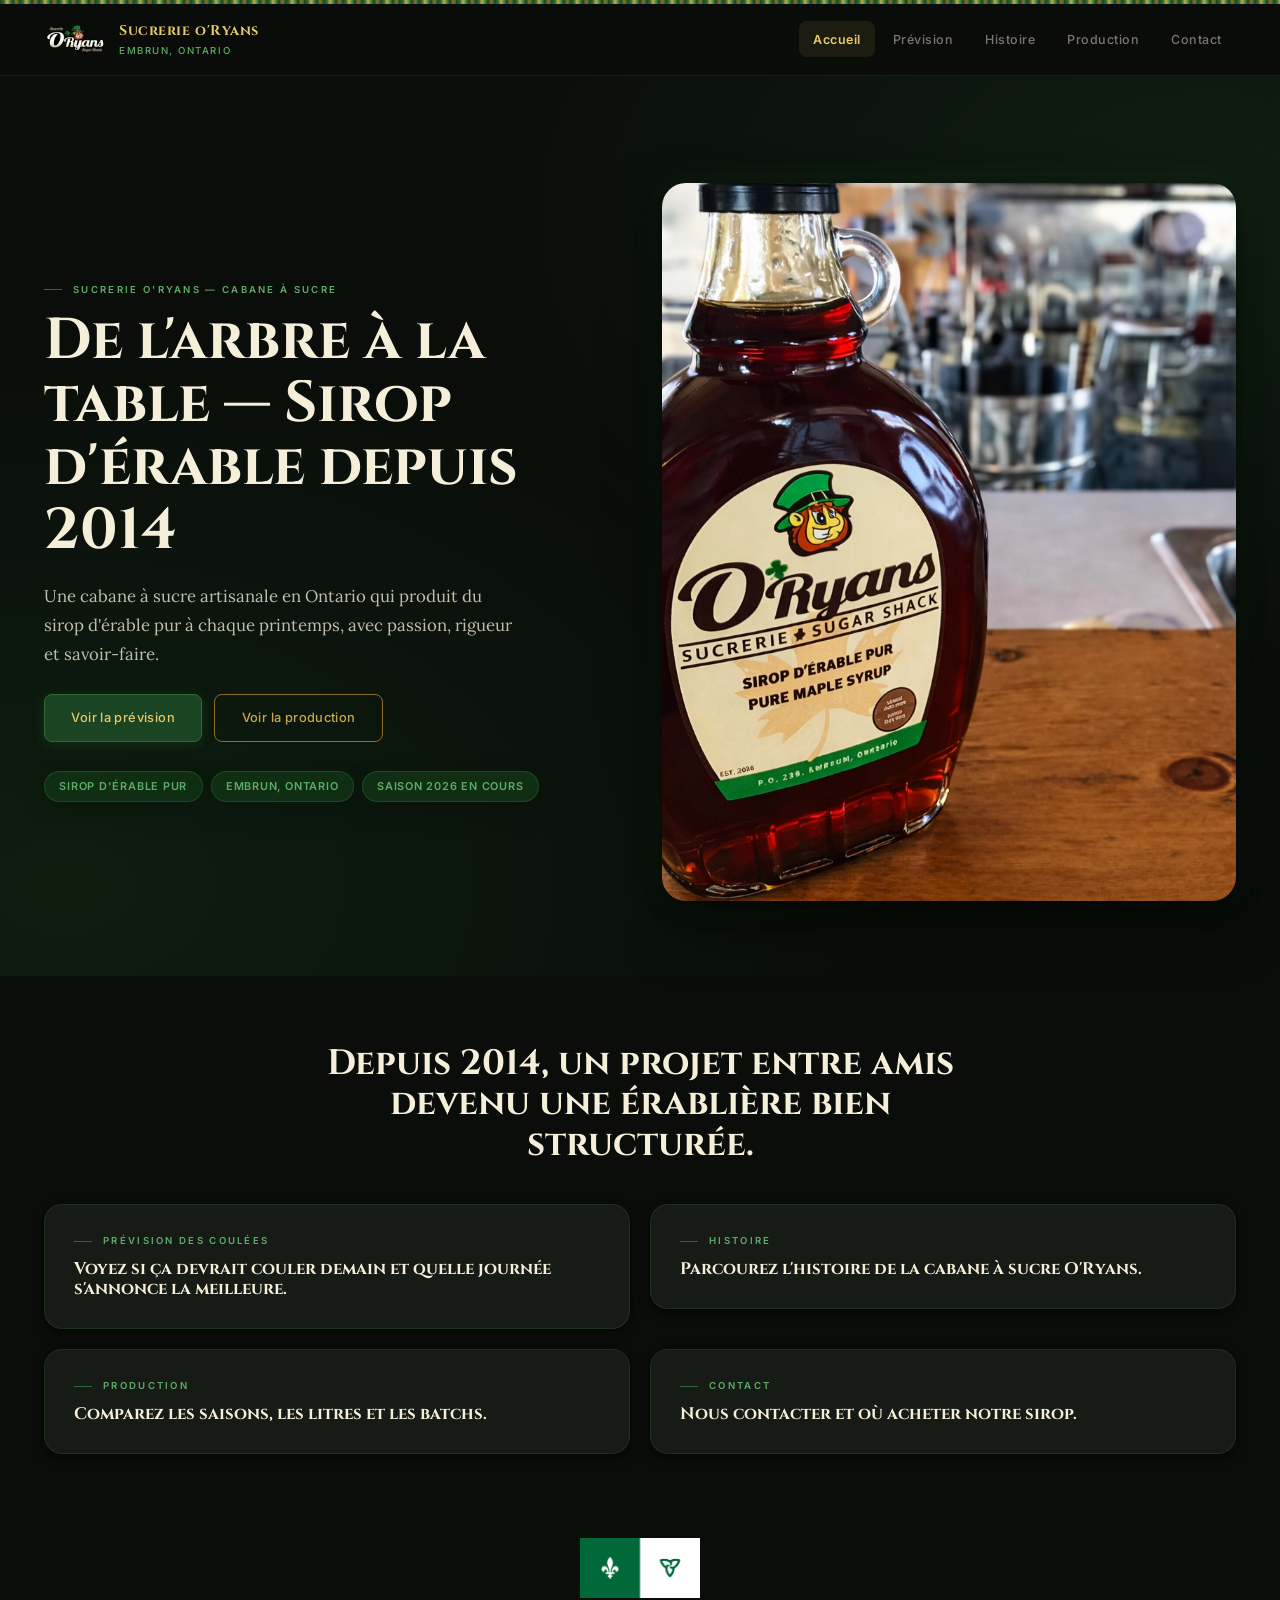
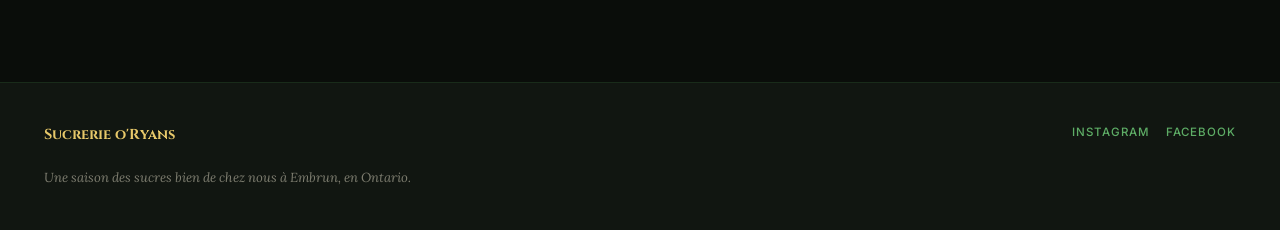
==== commit 2969f475: "yessss" ====
--- a/index.html
+++ b/index.html
@@ -6,7 +6,7 @@
   <title>Sucrerie o'Ryans | Cabane à sucre d'Embrun</title>
   <meta name="description" content="Le site de la Sucrerie o'Ryans à Embrun, en Ontario : histoire locale, prévision des coulées, archive de production et infos de contact.">
   <meta name="theme-color" content="#0A0D0A">
-  <link rel="icon" type="image/png" href="assets/images/icon.png">
+  <link rel="icon" type="image/png" sizes="512x512" href="assets/images/nicon.png?v=2">
   <link rel="preconnect" href="https://fonts.googleapis.com">
   <link rel="preconnect" href="https://fonts.gstatic.com" crossorigin>
   <link href="https://fonts.googleapis.com/css2?family=Cinzel:wght@400;600;700&family=Lora:ital,wght@0,400;0,600;1,400&family=Inter:wght@300;400;500;600&display=swap" rel="stylesheet">
@@ -50,13 +50,18 @@
             <a class="button-primary" href="forecast.html">Voir la prévision</a>
             <a class="button-secondary" href="production.html">Voir la production</a>
           </div>
+          <ul class="fact-strip" aria-label="Points forts de la Sucrerie o'Ryans">
+            <li>Sirop d'érable pur</li>
+            <li>Embrun, Ontario</li>
+            <li>Saison 2026 en cours</li>
+          </ul>
         </div>
 
         <div class="hero-media reveal">
           <div class="media-card">
             <div class="hero-side-frame">
               <!-- Replace src with your actual image path -->
-              <img src="assets/images/glassbottle.jpg" alt="Cabane de la Sucrerie o'Ryans en hiver"
+              <img src="assets/images/glassbottle.png" alt="Bouteille de sirop d'érable de la Sucrerie o'Ryans"
                 onerror="this.parentElement.innerHTML='<div class=\'img-placeholder\'><svg viewBox=\'0 0 24 24\' fill=\'none\' stroke=\'currentColor\' stroke-width=\'1\'><rect x=\'3\' y=\'3\' width=\'18\' height=\'18\' rx=\'2\'/><circle cx=\'8.5\' cy=\'8.5\' r=\'1.5\'/><polyline points=\'21 15 16 10 5 21\'/></svg>Photo à venir</div>'">
             </div>
           </div>
--- a/css/styles.css
+++ b/css/styles.css
@@ -294,6 +294,7 @@
   letter-spacing: 0.07em; text-transform: uppercase;
   background: var(--green-deep); color: var(--green-light);
   border: 1px solid rgba(62,138,70,0.3); border-radius: 100px; padding: 0.32rem 0.9rem;
+  box-shadow: 0 10px 28px rgba(0,0,0,0.16);
 }
 
 .hero-media { position: relative; }
@@ -510,6 +511,7 @@
 .summary-card p { font-size: 0.88rem; color: var(--cream-muted); }
 
 .forecast-grid { display: grid; grid-template-columns: repeat(auto-fill, minmax(160px, 1fr)); gap: 0.85rem; margin-bottom: 2rem; }
+.forecast-detail-grid { display: grid; grid-template-columns: repeat(2, minmax(0, 1fr)); gap: 1.25rem; margin-bottom: 2rem; }
 
 .day-card {
   background: var(--black-card); border: 1.5px solid var(--black-border);
@@ -614,6 +616,7 @@
 .season-span strong { font-family: 'Cinzel', serif; font-size: 0.7rem; font-weight: 700; color: var(--gold-light); white-space: nowrap; }
 .season-span small { font-family: 'Inter', sans-serif; font-size: 0.6rem; color: var(--cream-muted); white-space: nowrap; }
 .season-empty { font-family: 'Inter', sans-serif; font-size: 0.68rem; color: var(--cream-muted); font-style: italic; display: flex; align-items: center; height: 100%; padding-left: 0.6rem; }
+.season-empty.is-in-progress { color: var(--gold-light); font-style: normal; letter-spacing: 0.04em; }
 
 .production-side { display: flex; flex-direction: column; gap: 1.25rem; }
 
@@ -689,6 +692,7 @@
   .hero-grid { grid-template-columns: 1fr; }
   .hero-media { display: none; }
   .page-hero-grid { grid-template-columns: 1fr; }
+  .forecast-detail-grid { grid-template-columns: 1fr; }
   .production-layout { grid-template-columns: 1fr; }
   .production-highlight-grid { grid-template-columns: 1fr 1fr; }
   .contact-top-grid { grid-template-columns: 1fr; }
@@ -741,6 +745,7 @@
   .gallery-strip-section { padding: 3rem 0; }
   .gallery-columns-wrap { height: 500px; }
   .hero-home { padding: 4rem 0 3rem; min-height: auto; }
+  .page-home .fact-strip { display: none; }
   .card-grid.two-up { grid-template-columns: 1fr; }
   .production-highlight-grid { grid-template-columns: 1fr; }
   .detail-summary-grid { grid-template-columns: 1fr 1fr; }
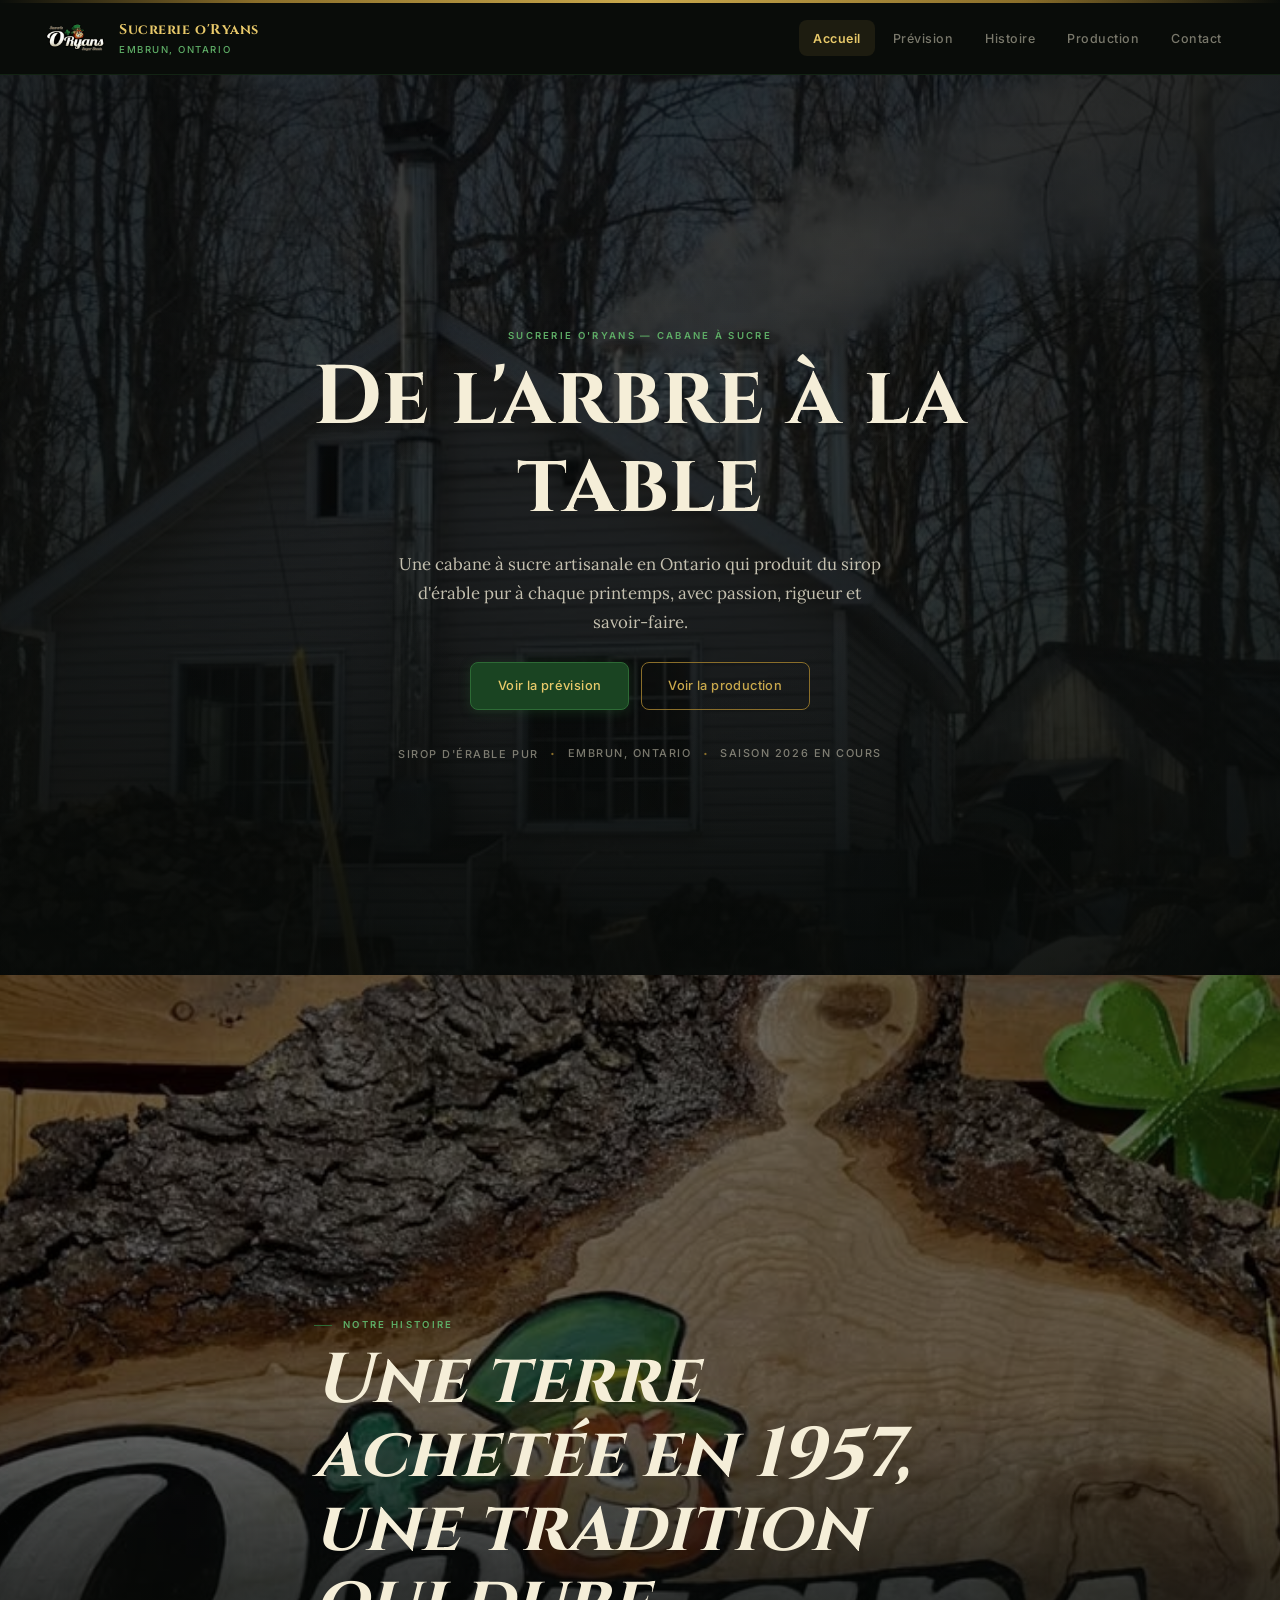
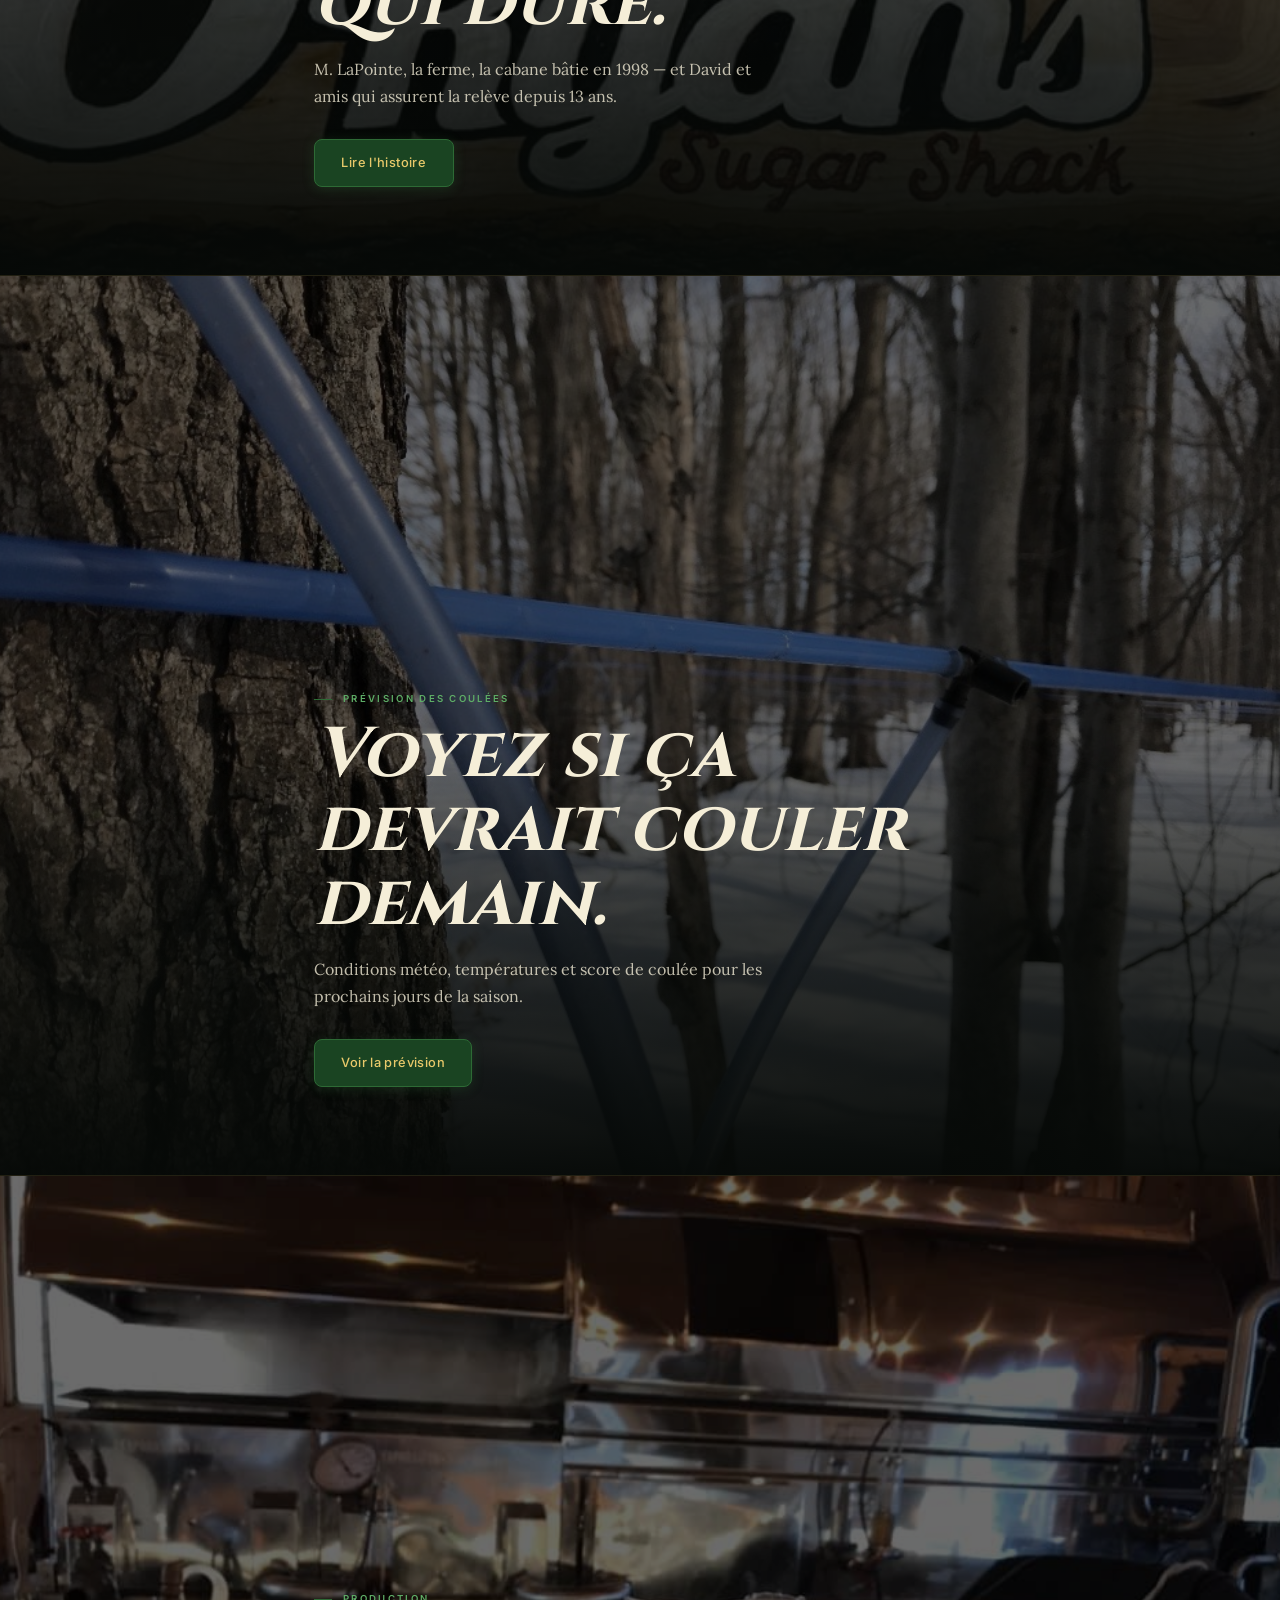
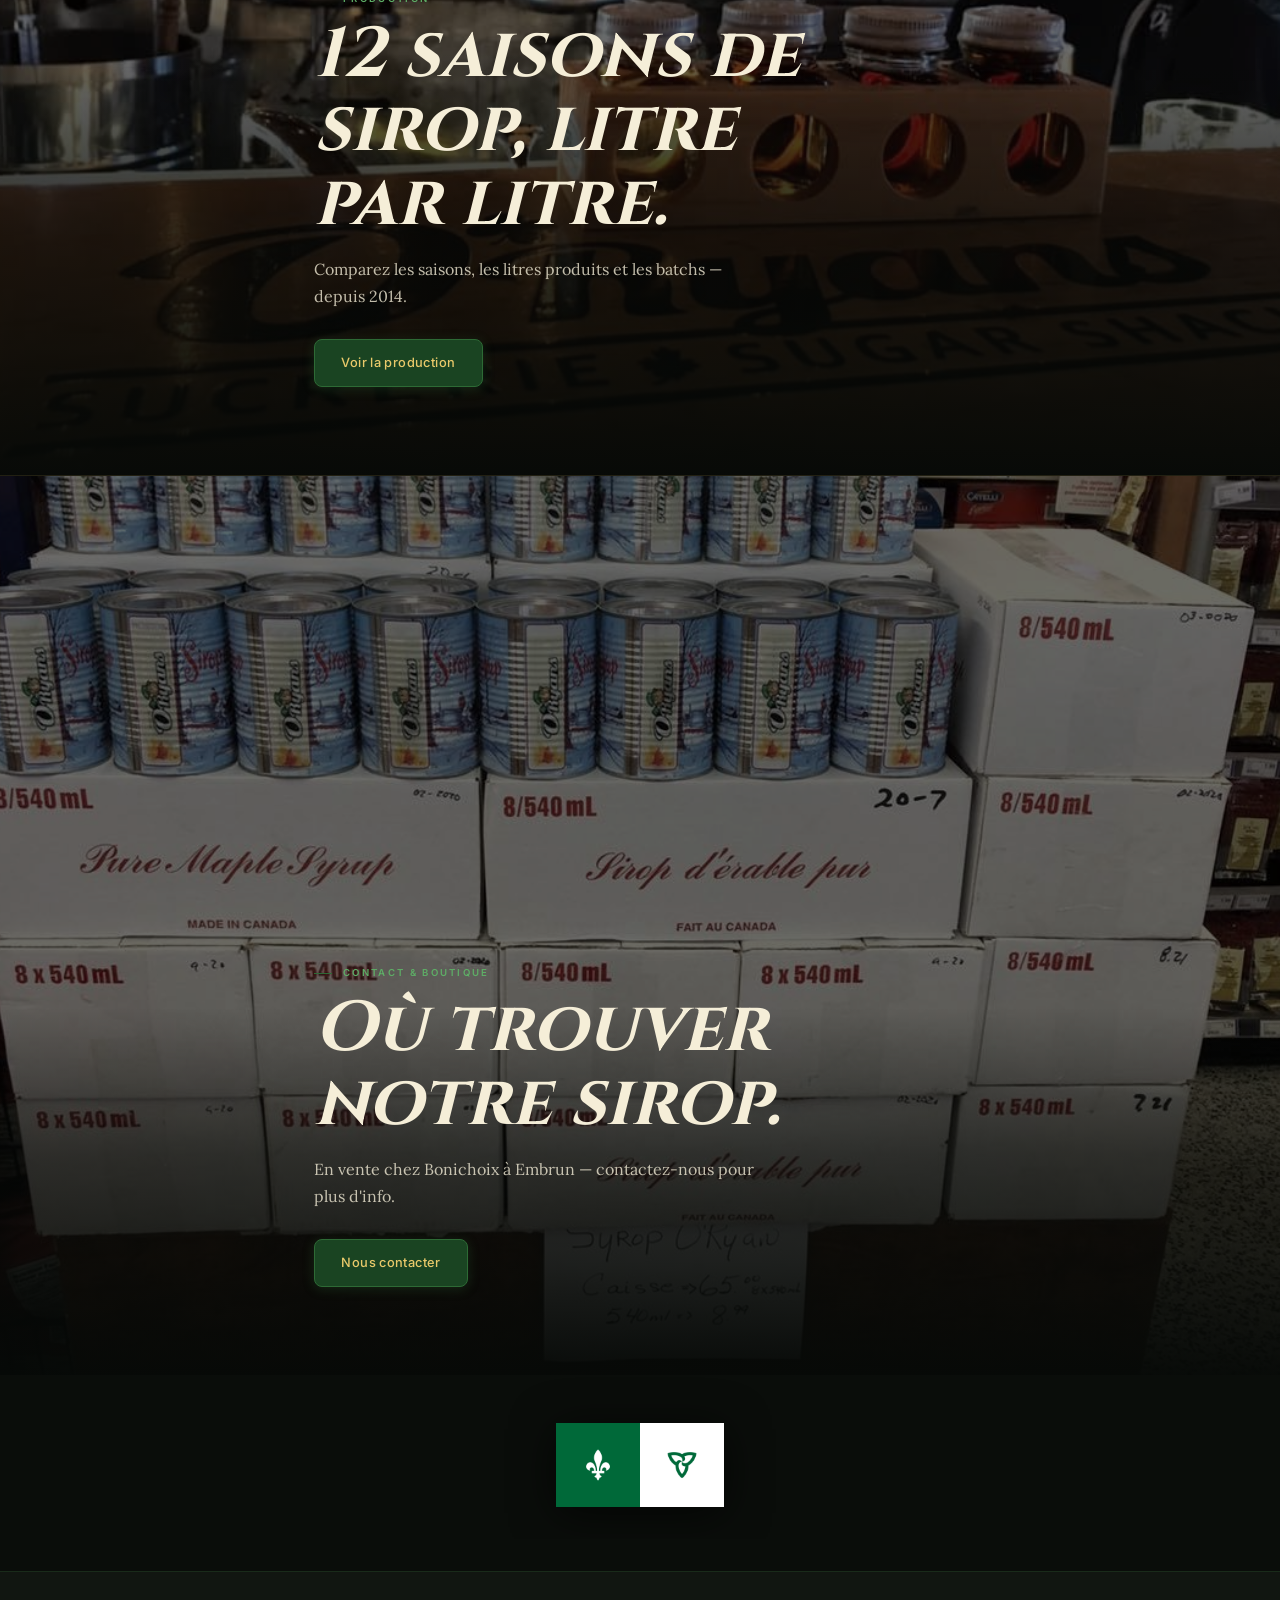
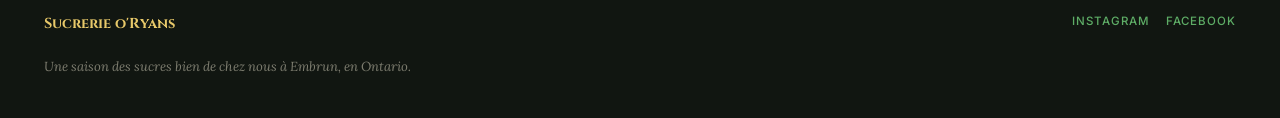
==== commit cdbcfa45: "CLAUDE CODE welcome to the commit message editor! please write a clear and concise message describin" ====
--- a/index.html
+++ b/index.html
@@ -38,64 +38,69 @@
 
     <!-- ═══════════ HERO ═══════════ -->
     <section class="hero-home">
-      <div class="shell hero-grid">
-        <div class="hero-copy reveal">
-          <p class="eyebrow">Sucrerie o'Ryans &mdash; Cabane à sucre</p>
-          <h1 class="display">De l'arbre à la table &mdash; Sirop d'érable depuis 2014</h1>
-          <p class="lead">
-            Une cabane à sucre artisanale en Ontario qui produit du sirop d'érable pur à chaque
-            printemps, avec passion, rigueur et savoir-faire.
-          </p>
-          <div class="button-row">
-            <a class="button-primary" href="forecast.html">Voir la prévision</a>
-            <a class="button-secondary" href="production.html">Voir la production</a>
-          </div>
-          <ul class="fact-strip" aria-label="Points forts de la Sucrerie o'Ryans">
-            <li>Sirop d'érable pur</li>
-            <li>Embrun, Ontario</li>
-            <li>Saison 2026 en cours</li>
-          </ul>
+      <div class="hero-bg hero-bg--overall"></div>
+      <div class="hero-overlay"></div>
+      <div class="shell hero-content reveal">
+        <p class="eyebrow">Sucrerie o'Ryans &mdash; Cabane à sucre</p>
+        <h1 class="display">De l'arbre à la table</h1>
+        <p class="lead">Une cabane à sucre artisanale en Ontario qui produit du sirop d'érable pur à chaque printemps, avec passion, rigueur et savoir-faire.</p>
+        <div class="button-row">
+          <a class="button-primary" href="forecast.html">Voir la prévision</a>
+          <a class="button-secondary" href="production.html">Voir la production</a>
         </div>
+        <ul class="fact-strip">
+          <li>Sirop d'érable pur</li>
+          <li>Embrun, Ontario</li>
+          <li>Saison 2026 en cours</li>
+        </ul>
+      </div>
+    </section>
 
-        <div class="hero-media reveal">
-          <div class="media-card">
-            <div class="hero-side-frame">
-              <!-- Replace src with your actual image path -->
-              <img src="assets/images/glassbottle.png" alt="Bouteille de sirop d'érable de la Sucrerie o'Ryans"
-                onerror="this.parentElement.innerHTML='<div class=\'img-placeholder\'><svg viewBox=\'0 0 24 24\' fill=\'none\' stroke=\'currentColor\' stroke-width=\'1\'><rect x=\'3\' y=\'3\' width=\'18\' height=\'18\' rx=\'2\'/><circle cx=\'8.5\' cy=\'8.5\' r=\'1.5\'/><polyline points=\'21 15 16 10 5 21\'/></svg>Photo à venir</div>'">
-            </div>
-          </div>
+    <!-- ═══════════ SCROLLING PAGE SECTIONS ═══════════ -->
+    <section class="page-section">
+      <div class="page-section-bg section-bg--histoire"></div>
+      <div class="page-section-overlay">
+        <div class="shell page-section-inner reveal">
+          <p class="eyebrow">Notre histoire</p>
+          <h2 class="page-section-title">Une terre achetée en&nbsp;1957, une tradition qui&nbsp;dure.</h2>
+          <p class="page-section-lead">M. LaPointe, la ferme, la cabane bâtie en 1998 &mdash; et David et amis qui assurent la relève depuis 13 ans.</p>
+          <a class="button-primary" href="history.html">Lire l'histoire</a>
         </div>
       </div>
     </section>
 
-    <!-- ═══════════ ROUTE CARDS ═══════════ -->
-    <section class="section-shell">
-      <div class="shell">
-        <div class="section-heading reveal">
-          <h2>Depuis 2014, un projet entre amis devenu une érablière bien structurée.</h2>
+    <section class="page-section">
+      <div class="page-section-bg section-bg--prevision"></div>
+      <div class="page-section-overlay">
+        <div class="shell page-section-inner reveal">
+          <p class="eyebrow">Prévision des coulées</p>
+          <h2 class="page-section-title">Voyez si ça devrait couler demain.</h2>
+          <p class="page-section-lead">Conditions météo, températures et score de coulée pour les prochains jours de la saison.</p>
+          <a class="button-primary" href="forecast.html">Voir la prévision</a>
         </div>
+      </div>
+    </section>
 
-        <div class="card-grid two-up">
-          <a class="route-card reveal" href="forecast.html">
-            <p class="card-kicker">Prévision des coulées</p>
-            <h3>Voyez si ça devrait couler demain et quelle journée s'annonce la meilleure.</h3>
-          </a>
+    <section class="page-section">
+      <div class="page-section-bg section-bg--production"></div>
+      <div class="page-section-overlay">
+        <div class="shell page-section-inner reveal">
+          <p class="eyebrow">Production</p>
+          <h2 class="page-section-title">12 saisons de sirop, litre par&nbsp;litre.</h2>
+          <p class="page-section-lead">Comparez les saisons, les litres produits et les batchs &mdash; depuis 2014.</p>
+          <a class="button-primary" href="production.html">Voir la production</a>
+        </div>
+      </div>
+    </section>
 
-          <a class="route-card reveal" href="history.html">
-            <p class="card-kicker">Histoire</p>
-            <h3>Parcourez l'histoire de la cabane à sucre O'Ryans.</h3>
-          </a>
-
-          <a class="route-card reveal" href="production.html">
-            <p class="card-kicker">Production</p>
-            <h3>Comparez les saisons, les litres et les batchs.</h3>
-          </a>
-
-          <a class="route-card reveal" href="contact.html">
-            <p class="card-kicker">Contact</p>
-            <h3>Nous contacter et où acheter notre sirop.</h3>
-          </a>
+    <section class="page-section">
+      <div class="page-section-bg section-bg--contact"></div>
+      <div class="page-section-overlay">
+        <div class="shell page-section-inner reveal">
+          <p class="eyebrow">Contact &amp; boutique</p>
+          <h2 class="page-section-title">Où trouver notre sirop.</h2>
+          <p class="page-section-lead">En vente chez Bonichoix à Embrun &mdash; contactez-nous pour plus d'info.</p>
+          <a class="button-primary" href="contact.html">Nous contacter</a>
         </div>
       </div>
     </section>
@@ -105,14 +110,15 @@
     <button class="gallery-lightbox-close" type="button" data-gallery-close aria-label="Fermer la visionneuse">Fermer</button>
     <button class="gallery-lightbox-nav is-prev" type="button" data-gallery-prev aria-label="Photo précédente">&#8592;</button>
     <div class="gallery-lightbox-stage" data-gallery-stage>
-      <img data-gallery-active-image src="" alt="">
+      <img data-gallery-active-image src="[data-uri]" alt="">
     </div>
     <button class="gallery-lightbox-nav is-next" type="button" data-gallery-next aria-label="Photo suivante">&#8594;</button>
   </div>
 
-  <section aria-label="Drapeau franco-ontarien" style="padding:1rem 0 3.25rem;">
-    <div class="shell" style="display:flex;justify-content:center;">
-      <img src="assets/images/Franco-Ontarian_flag.svg.png" alt="Drapeau franco-ontarien" loading="lazy" style="display:block;width:min(120px,28vw);height:auto;">
+  <section class="flag-section" aria-label="Drapeau franco-ontarien">
+    <div class="flag-section-bg"></div>
+    <div class="shell flag-section-inner">
+      <img class="flag-img" src="assets/images/Franco-Ontarian_flag.svg.png" alt="Drapeau franco-ontarien" loading="lazy">
     </div>
   </section>
 
--- a/css/styles.css
+++ b/css/styles.css
@@ -82,16 +82,10 @@
 em { color: var(--gold-light); font-style: italic; }
 strong { color: var(--cream); }
 
-/* ── Celtic stripe ── */
+/* ── Gold rule ── */
 .wood-bar {
-  height: 4px;
-  background: repeating-linear-gradient(
-    90deg,
-    var(--green-dark)  0px,  var(--green-mid)   4px,
-    var(--gold)        7px,  var(--green-bright) 10px,
-    var(--green-dark)  13px, var(--gold-dim)     16px,
-    var(--green-mid)   19px
-  );
+  height: 3px;
+  background: linear-gradient(90deg, var(--black), var(--gold-dim) 20%, var(--gold) 50%, var(--gold-dim) 80%, var(--black));
 }
 
 /* ── Shell ── */
@@ -276,25 +270,72 @@
 
 /* ── Home Hero ── */
 .hero-home {
-  min-height: 100vh; display: flex; align-items: center; padding: 6rem 0 4rem;
+  min-height: 100vh;
+  display: flex;
+  align-items: center;
+  justify-content: center;
+  text-align: center;
+  position: relative;
+  overflow: hidden;
+  padding: 8rem 0 5rem;
+}
+
+.hero-bg {
+  position: absolute;
+  inset: 0;
+  background-size: cover;
+  background-position: center;
+  filter: brightness(0.38) saturate(0.75);
+  transform: scale(1.04);
+  transition: transform 9s ease;
+}
+
+.hero-home:hover .hero-bg { transform: scale(1.0); }
+
+.hero-bg--overall { background-image: url('../assets/images/download.png'); }
+
+.hero-overlay {
+  position: absolute;
+  inset: 0;
   background:
-    radial-gradient(ellipse at 5% 90%, rgba(15,46,20,0.5) 0%, transparent 50%),
-    radial-gradient(ellipse at 95% 15%, rgba(26,68,34,0.3) 0%, transparent 45%),
-    var(--black);
-}
+    radial-gradient(ellipse at center, transparent 25%, rgba(6,9,7,0.55) 100%),
+    linear-gradient(to bottom, rgba(10,13,10,0.2) 0%, rgba(10,13,10,0.72) 100%);
+}
+
+.hero-content {
+  position: relative;
+  z-index: 2;
+  max-width: 900px;
+  width: 100%;
+}
+
+.hero-content .eyebrow { justify-content: center; }
+.hero-content .eyebrow::before { display: none; }
+.hero-content .display { font-size: clamp(2.8rem, 6.5vw, 6rem); margin: 0.4rem 0 1.25rem; line-height: 1.05; letter-spacing: 0.01em; }
+.hero-content .lead { font-size: 1.05rem; color: var(--cream-dim); max-width: 50ch; margin: 0 auto; }
+.hero-content .button-row { justify-content: center; }
+.hero-content .fact-strip { justify-content: center; }
 
 .hero-grid { display: grid; grid-template-columns: repeat(2, minmax(0, 1fr)); gap: 2.75rem; align-items: center; }
 .hero-copy .display { font-size: clamp(2.2rem, 4.5vw, 3.8rem); margin: 0.5rem 0 1.25rem; line-height: 1.1; }
 .hero-copy .lead { font-size: 1.05rem; color: var(--cream-dim); max-width: 48ch; }
 
-.fact-strip { display: flex; flex-wrap: wrap; gap: 0.5rem; list-style: none; margin-top: 1.8rem; }
+.fact-strip { display: flex; flex-wrap: wrap; align-items: center; gap: 0; list-style: none; margin-top: 1.8rem; }
 
 .fact-strip li {
-  font-family: 'Inter', sans-serif; font-size: 0.68rem; font-weight: 600;
-  letter-spacing: 0.07em; text-transform: uppercase;
-  background: var(--green-deep); color: var(--green-light);
-  border: 1px solid rgba(62,138,70,0.3); border-radius: 100px; padding: 0.32rem 0.9rem;
-  box-shadow: 0 10px 28px rgba(0,0,0,0.16);
+  font-family: 'Inter', sans-serif; font-size: 0.68rem; font-weight: 500;
+  letter-spacing: 0.14em; text-transform: uppercase;
+  color: var(--cream-muted);
+  background: none; border: none; border-radius: 0; padding: 0; box-shadow: none;
+}
+
+.fact-strip li + li::before {
+  content: '·';
+  margin: 0 0.7rem;
+  color: var(--gold-dim);
+  font-size: 1.1rem;
+  font-weight: 400;
+  vertical-align: middle;
 }
 
 .hero-media { position: relative; }
@@ -586,6 +627,12 @@
 
 .season-axis { position: relative; height: 24px; margin-bottom: 0.5rem; }
 .season-axis span { position: absolute; font-family: 'Inter', sans-serif; font-size: 0.6rem; color: var(--cream-muted); transform: translateX(-50%); letter-spacing: 0.04em; }
+.axis-pos-1 { left: 5%; }
+.axis-pos-2 { left: 18.7%; }
+.axis-pos-3 { left: 38.7%; }
+.axis-pos-4 { left: 62.7%; }
+.axis-pos-5 { left: 75.3%; }
+.axis-pos-6 { left: 93%; }
 
 .season-chart { display: flex; flex-direction: column; gap: 0.45rem; }
 
@@ -686,6 +733,103 @@
 .media-link-card p { font-size: 0.88rem; color: var(--cream-muted); margin-bottom: 1rem; }
 
 img { max-width: 100%; height: auto; }
+
+/* ── Full-height scrolling page sections (homepage) ── */
+.page-section {
+  min-height: 100vh;
+  position: relative;
+  display: flex;
+  align-items: flex-end;
+  overflow: hidden;
+}
+
+.page-section + .page-section {
+  border-top: 1px solid rgba(201,168,76,0.12);
+}
+
+.page-section-bg {
+  position: absolute;
+  inset: 0;
+  background-size: cover;
+  background-position: center;
+  filter: brightness(0.42) saturate(0.8);
+  transition: filter 0.7s ease, transform 0.8s ease;
+  transform: scale(1.03);
+}
+
+.page-section:hover .page-section-bg {
+  filter: brightness(0.32) saturate(0.85);
+  transform: scale(1.0);
+}
+
+.page-section-overlay {
+  position: relative;
+  z-index: 2;
+  width: 100%;
+  padding: 5rem 0 5.5rem;
+  background: linear-gradient(to top, rgba(6,9,7,0.97) 0%, rgba(6,9,7,0.55) 45%, transparent 75%);
+}
+
+.page-section-inner { max-width: 700px; }
+
+.page-section-title {
+  font-size: clamp(2.6rem, 5.5vw, 5rem);
+  line-height: 1.05;
+  margin: 0.4rem 0 1rem;
+  color: var(--cream);
+  font-style: italic;
+}
+
+.page-section-lead {
+  font-size: 1rem;
+  color: var(--cream-dim);
+  max-width: 46ch;
+  margin-bottom: 1.75rem;
+  font-family: 'Lora', serif;
+}
+
+#refreshForecast { margin-top: 1.5rem; }
+
+.flag-section {
+  padding: 3rem 0 2rem;
+  position: relative;
+  overflow: hidden;
+}
+
+.flag-section-bg {
+  display: none;
+}
+
+.flag-section-inner {
+  position: relative;
+  z-index: 2;
+  display: flex;
+  flex-direction: column;
+  align-items: center;
+  gap: 1.1rem;
+  text-align: center;
+}
+
+.flag-img {
+  display: block;
+  width: min(168px, 34vw);
+  height: auto;
+  filter: drop-shadow(0 6px 22px rgba(0,0,0,0.65));
+}
+
+.flag-caption {
+  font-family: 'Inter', sans-serif;
+  font-size: 0.6rem;
+  font-weight: 600;
+  letter-spacing: 0.24em;
+  text-transform: uppercase;
+  color: var(--cream-muted);
+}
+
+.section-bg--histoire   { background-image: url('../assets/images/woodlog.jpg'); }
+.section-bg--prevision  { background-image: url('../assets/images/hose.jpg'); }
+.section-bg--production { background-image: url('../assets/images/counter.jpg'); }
+.section-bg--contact    { background-image: url('../assets/images/displaySyrup.jpg'); }
 
 /* ── Responsive ── */
 @media (max-width: 900px) {
@@ -743,8 +887,11 @@
   }
   .section-shell { padding: 3.5rem 0; }
   .gallery-strip-section { padding: 3rem 0; }
+  .page-section-overlay { padding: 3.5rem 0 4rem; }
+  .page-section-title { font-size: clamp(2rem, 8vw, 3rem); }
   .gallery-columns-wrap { height: 500px; }
-  .hero-home { padding: 4rem 0 3rem; min-height: auto; }
+  .hero-home { padding: 5rem 0 4rem; }
+  .hero-content .display { font-size: clamp(2rem, 9vw, 3.5rem); }
   .page-home .fact-strip { display: none; }
   .card-grid.two-up { grid-template-columns: 1fr; }
   .production-highlight-grid { grid-template-columns: 1fr; }
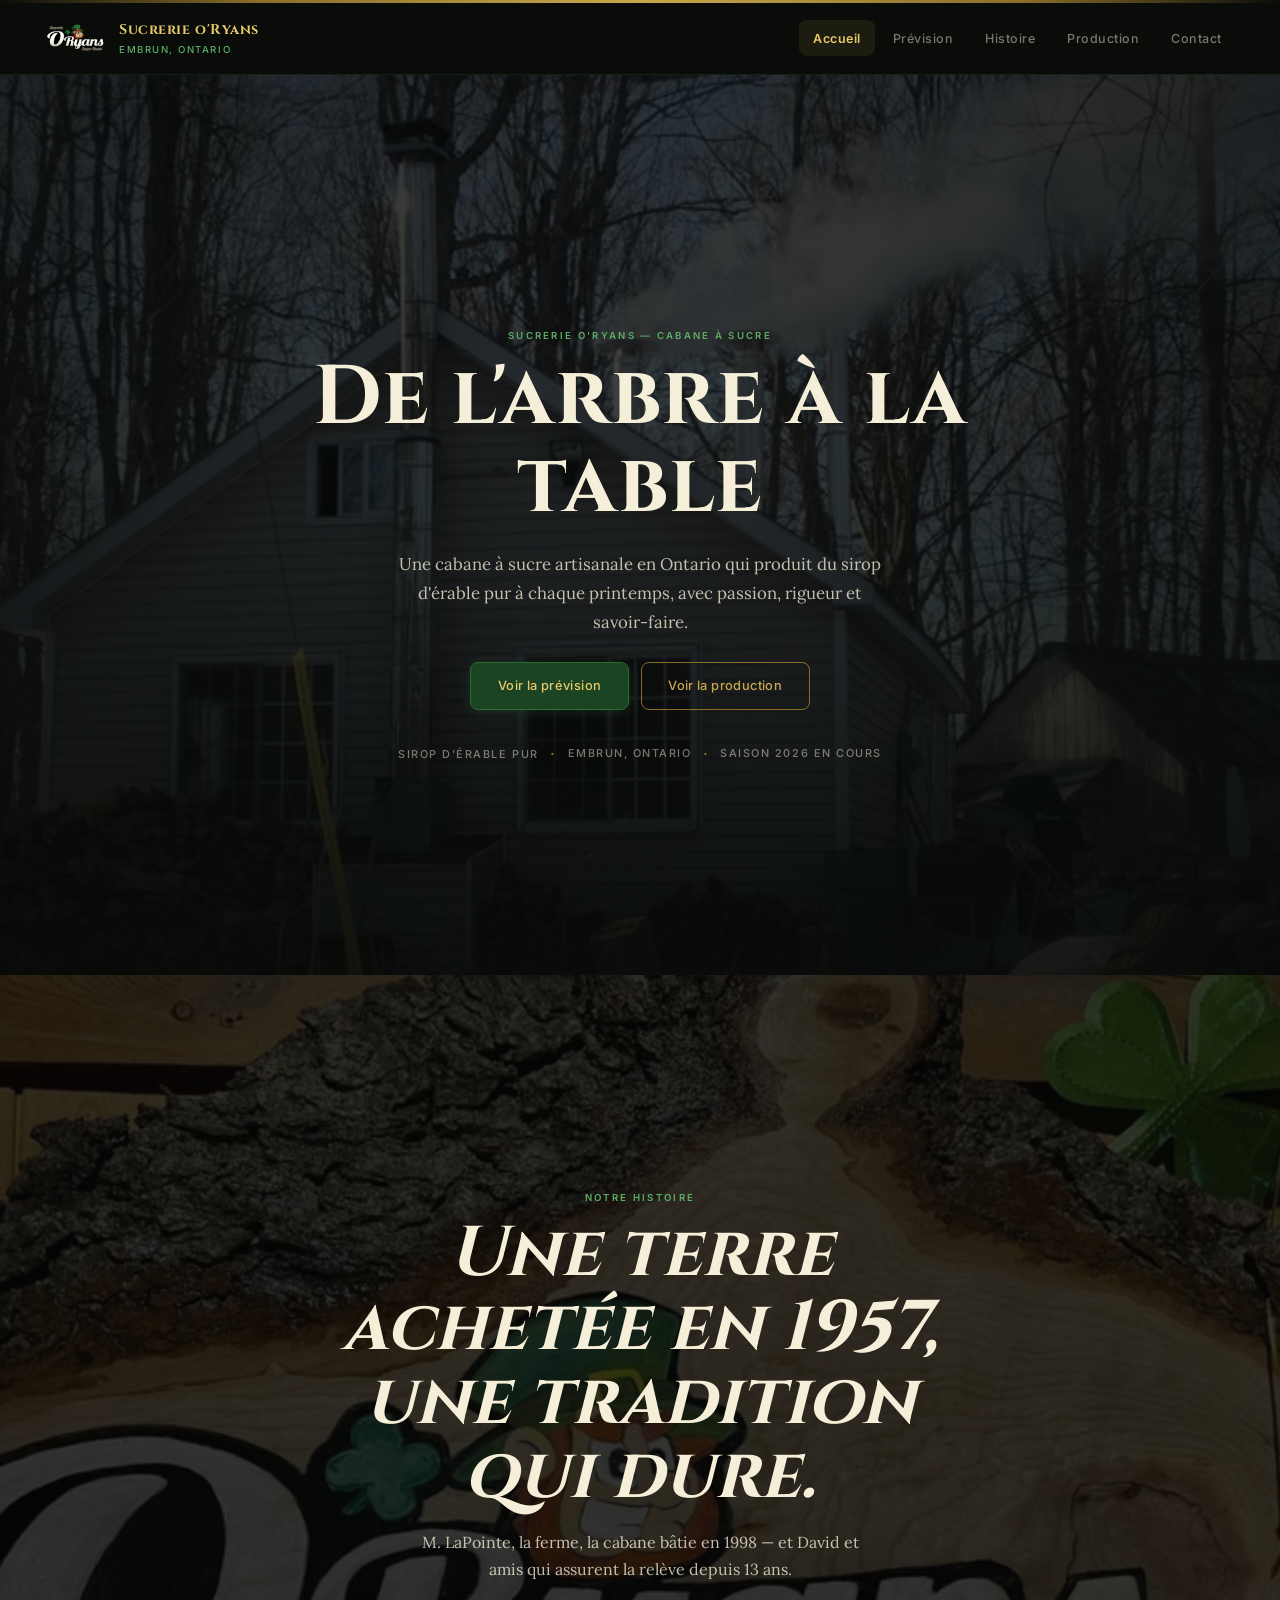
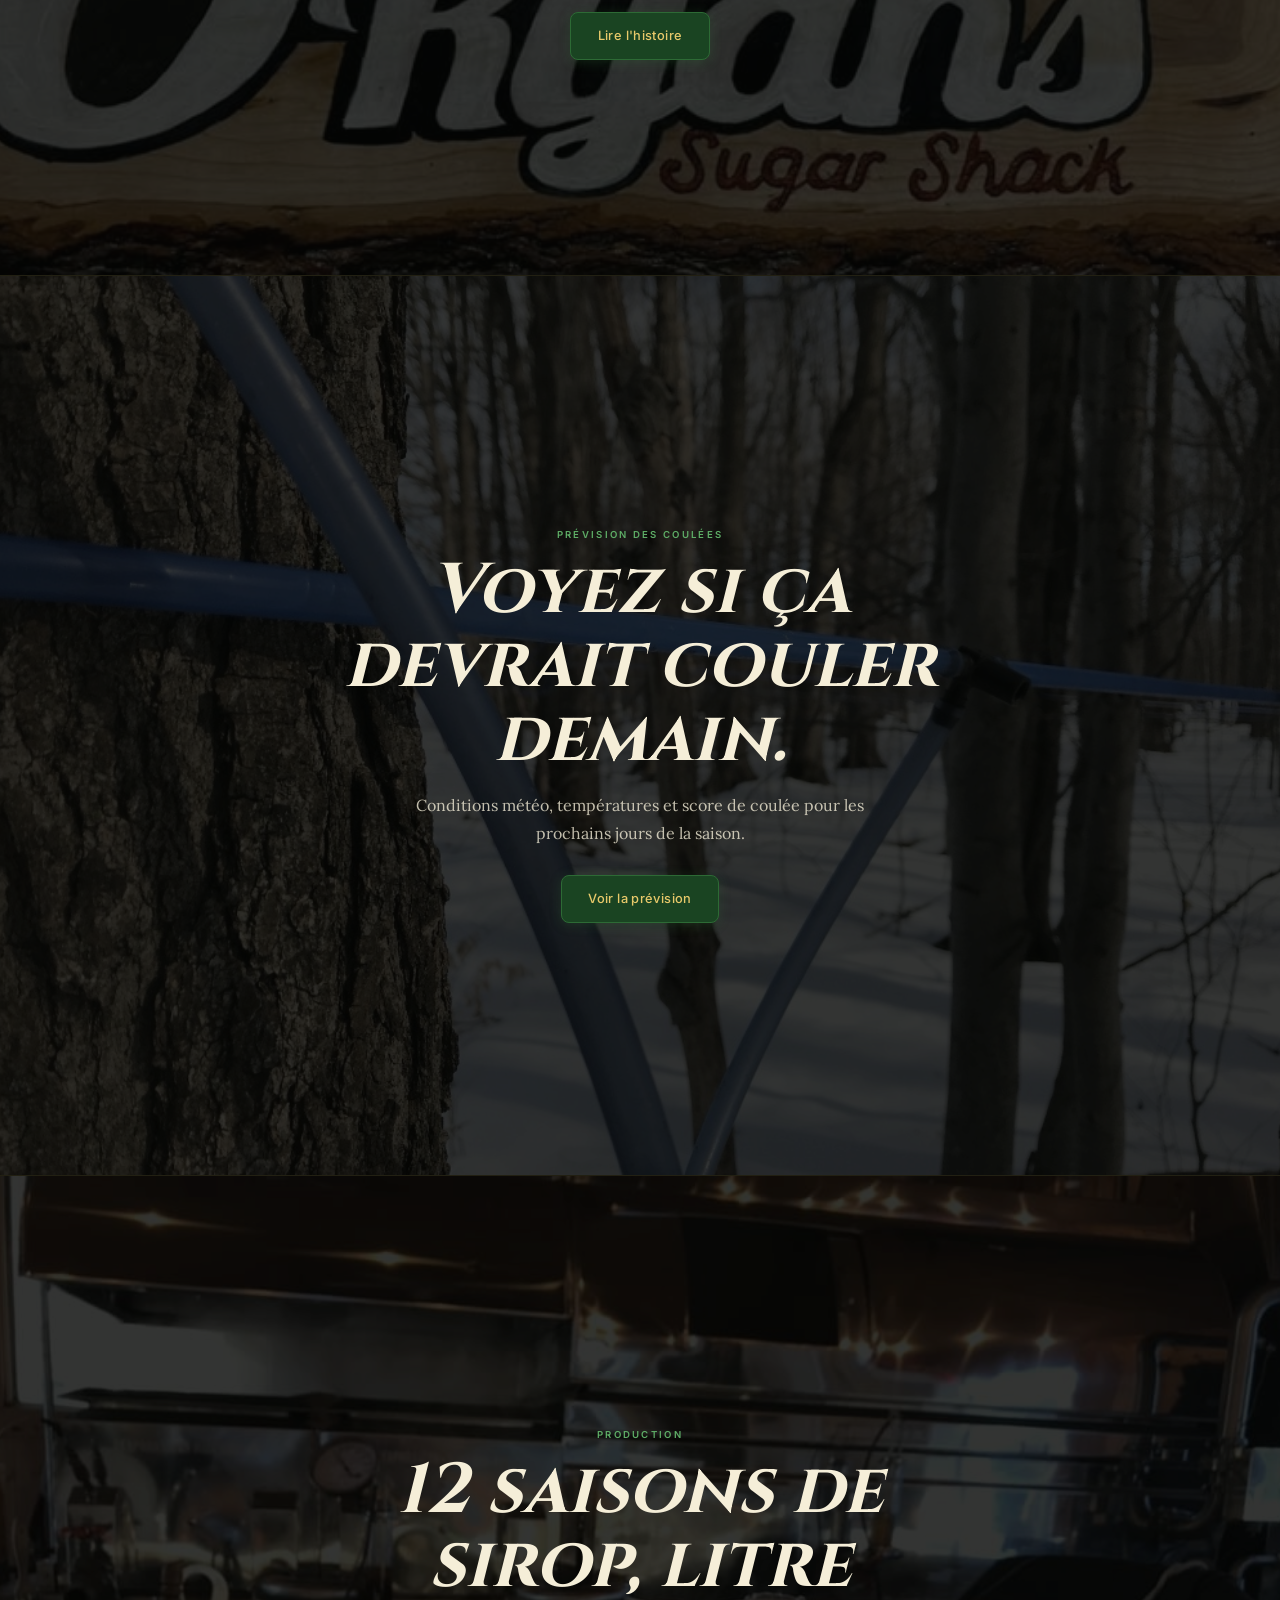
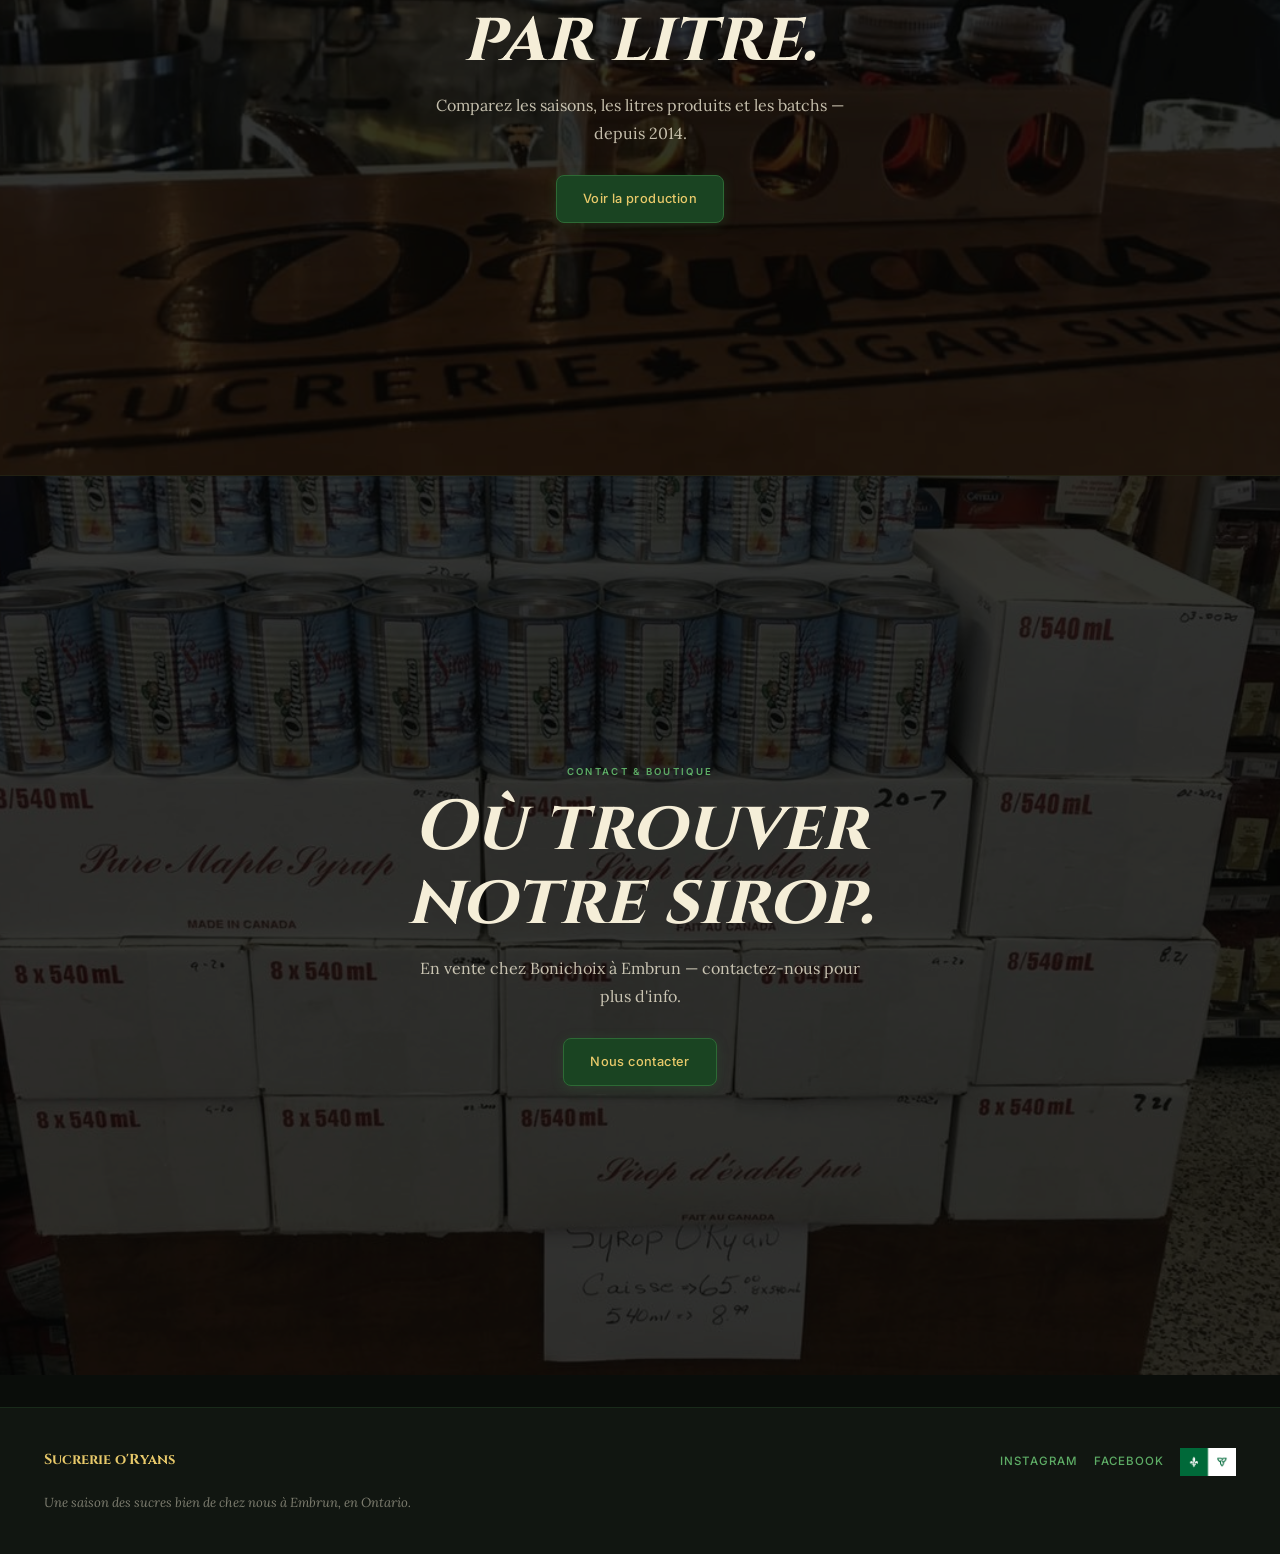
==== commit f2c1b93b: "4.0.3" ====
--- a/index.html
+++ b/index.html
@@ -115,13 +115,6 @@
     <button class="gallery-lightbox-nav is-next" type="button" data-gallery-next aria-label="Photo suivante">&#8594;</button>
   </div>
 
-  <section class="flag-section" aria-label="Drapeau franco-ontarien">
-    <div class="flag-section-bg"></div>
-    <div class="shell flag-section-inner">
-      <img class="flag-img" src="assets/images/Franco-Ontarian_flag.svg.png" alt="Drapeau franco-ontarien" loading="lazy">
-    </div>
-  </section>
-
   <footer class="site-footer">
     <div class="shell footer-grid">
       <div class="footer-brand">
@@ -131,6 +124,9 @@
       <div>
         <a href="https://www.instagram.com/sucrerie_oryans_sugar_shack/?hl=en" target="_blank" rel="noreferrer">Instagram</a>
         <a href="https://www.facebook.com/sucrerieoryans/" target="_blank" rel="noreferrer">Facebook</a>
+        <div class="footer-flag">
+          <img src="assets/images/Franco-Ontarian_flag.svg.png" alt="Drapeau franco-ontarien" loading="lazy">
+        </div>
       </div>
     </div>
   </footer>
--- a/css/styles.css
+++ b/css/styles.css
@@ -412,18 +412,12 @@
 .footer-flag {
   display: inline-flex;
   align-items: center;
-  width: fit-content;
-  padding: 0.45rem 0.6rem;
-  background: rgba(15,46,20,0.5);
-  border: 1px solid var(--black-border2);
-  border-radius: var(--radius-sm);
-  box-shadow: var(--shadow-sm);
 }
 
 .footer-flag img {
   display: block;
-  width: 88px;
-  height: auto;
+  height: 28px;
+  width: auto;
 }
 
 .footer-grid a {
@@ -689,9 +683,12 @@
 
 /* ── CONTACT PAGE ── */
 .contact-top-grid { grid-template-columns: repeat(2, minmax(0, 1fr)); gap: 2rem; align-items: stretch; }
-.contact-buy-copy { display: flex; flex-direction: column; justify-content: center; max-width: 34rem; }
+.contact-buy-copy { display: flex; flex-direction: column; justify-content: center; align-items: center; margin: 0 auto; text-align: center; }
 .contact-buy-copy h1 { font-size: clamp(1.8rem, 3.5vw, 2.6rem); margin: 0.5rem 0 1rem; }
-.contact-buy-copy .lead { color: var(--cream-dim); font-size: 0.96rem; }
+.contact-buy-copy .lead { color: var(--cream-dim); font-size: 0.96rem; max-width: 52ch; }
+.contact-buy-copy .eyebrow { justify-content: center; }
+.contact-buy-copy .eyebrow::before { display: none; }
+.contact-buy-copy .button-row { justify-content: center; }
 
 .brand-showcase {
   background: rgba(26,68,34,0.4); border: 1px solid rgba(62,138,70,0.2);
@@ -739,8 +736,17 @@
   min-height: 100vh;
   position: relative;
   display: flex;
-  align-items: flex-end;
+  align-items: center;
+  justify-content: center;
   overflow: hidden;
+}
+
+.page-section::before {
+  content: '';
+  position: absolute;
+  inset: 0;
+  background: rgba(6,9,7,0.55);
+  z-index: 1;
 }
 
 .page-section + .page-section {
@@ -766,11 +772,10 @@
   position: relative;
   z-index: 2;
   width: 100%;
-  padding: 5rem 0 5.5rem;
-  background: linear-gradient(to top, rgba(6,9,7,0.97) 0%, rgba(6,9,7,0.55) 45%, transparent 75%);
-}
-
-.page-section-inner { max-width: 700px; }
+  padding: 4rem 0;
+}
+
+.page-section-inner { max-width: 700px; margin: 0 auto; text-align: center; }
 
 .page-section-title {
   font-size: clamp(2.6rem, 5.5vw, 5rem);
@@ -784,16 +789,25 @@
   font-size: 1rem;
   color: var(--cream-dim);
   max-width: 46ch;
-  margin-bottom: 1.75rem;
+  margin: 0 auto 1.75rem;
   font-family: 'Lora', serif;
 }
 
+.page-section-inner .eyebrow { justify-content: center; }
+.page-section-inner .eyebrow::before { display: none; }
+.page-section-inner .button-row { justify-content: center; }
+
 #refreshForecast { margin-top: 1.5rem; }
 
 .flag-section {
-  padding: 3rem 0 2rem;
+  padding: 4rem 0 3rem;
   position: relative;
   overflow: hidden;
+  background: linear-gradient(180deg,
+    var(--black) 0%,
+    rgba(15,46,20,0.35) 50%,
+    var(--black-surface) 100%
+  );
 }
 
 .flag-section-bg {
@@ -888,7 +902,11 @@
   .section-shell { padding: 3.5rem 0; }
   .gallery-strip-section { padding: 3rem 0; }
   .page-section-overlay { padding: 3.5rem 0 4rem; }
-  .page-section-title { font-size: clamp(2rem, 8vw, 3rem); }
+  .page-section-title { font-size: clamp(2rem, 8vw, 3rem); font-style: normal; }
+  .page-section-inner { text-align: center; max-width: 100%; }
+  .page-section-inner .eyebrow { justify-content: center; }
+  .page-section-inner .eyebrow::before { display: none; }
+  .page-section-inner .button-row { justify-content: center; }
   .gallery-columns-wrap { height: 500px; }
   .hero-home { padding: 5rem 0 4rem; }
   .hero-content .display { font-size: clamp(2rem, 9vw, 3.5rem); }
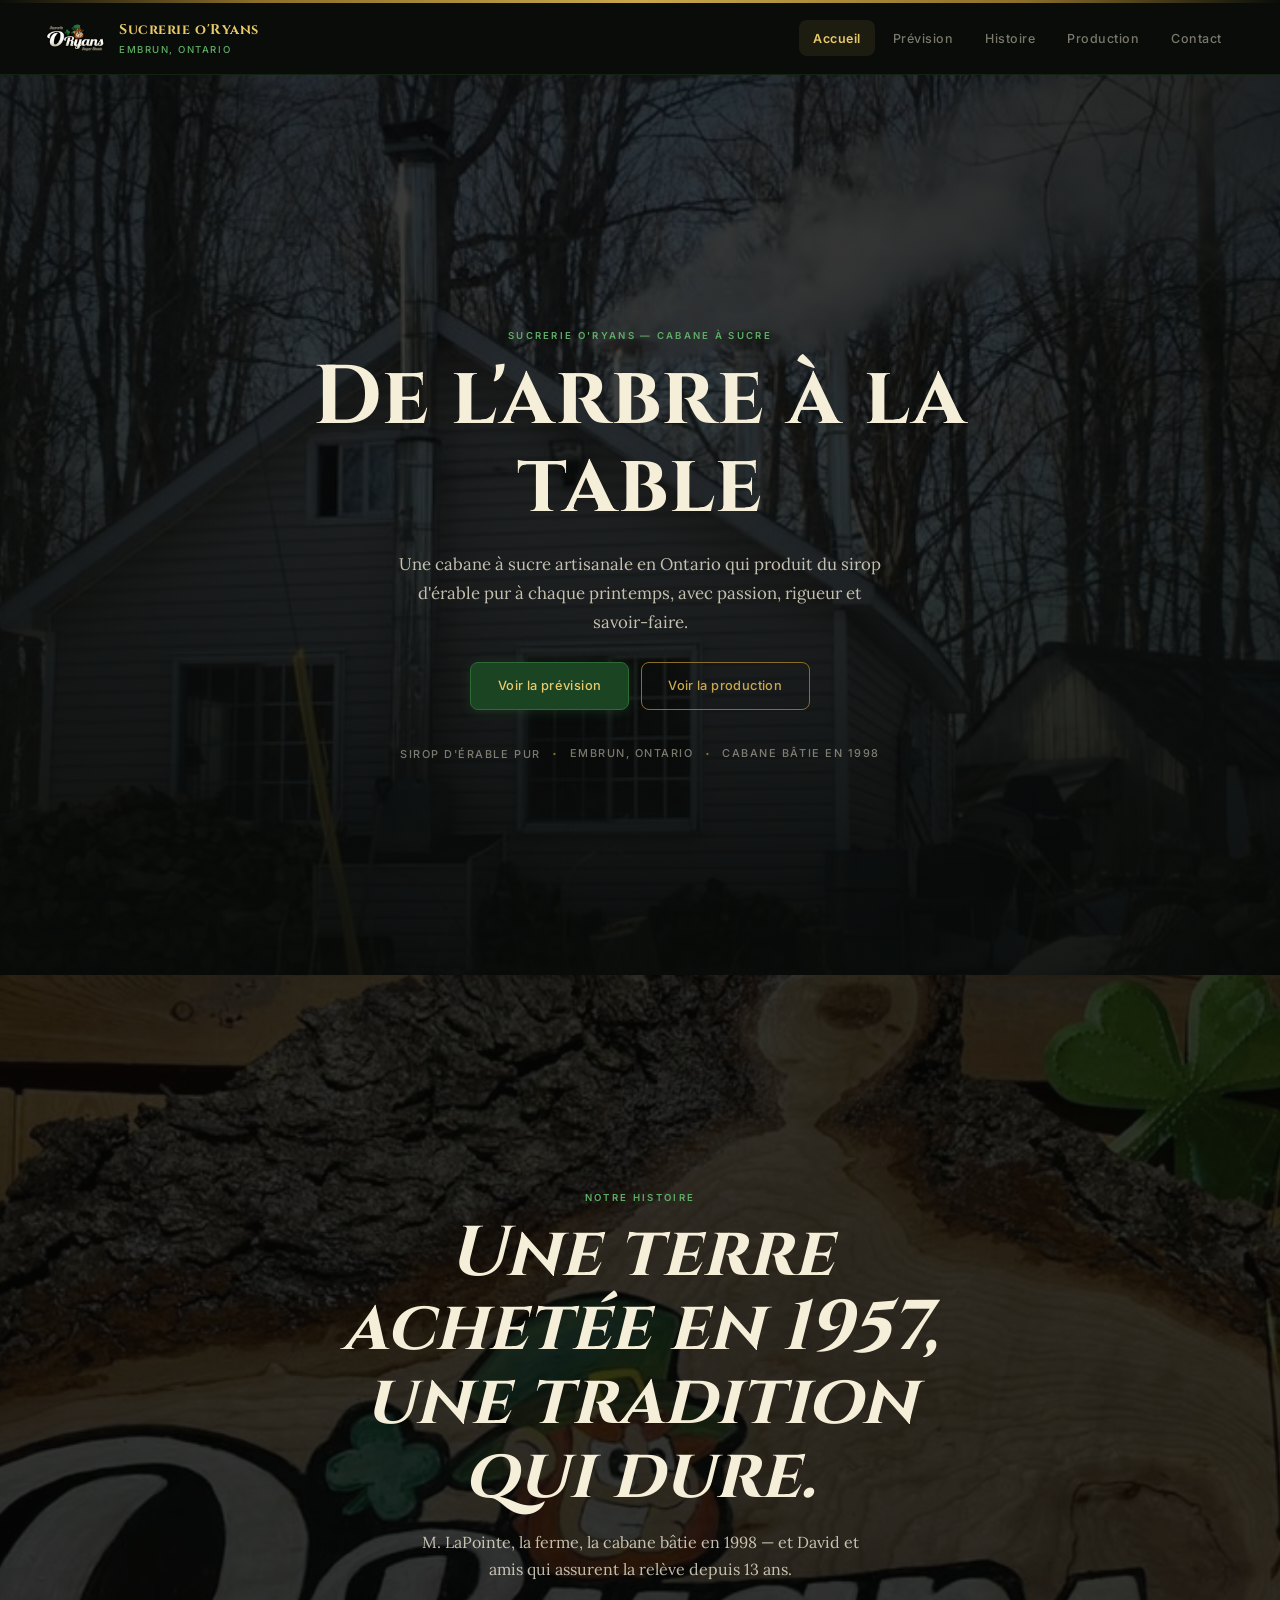
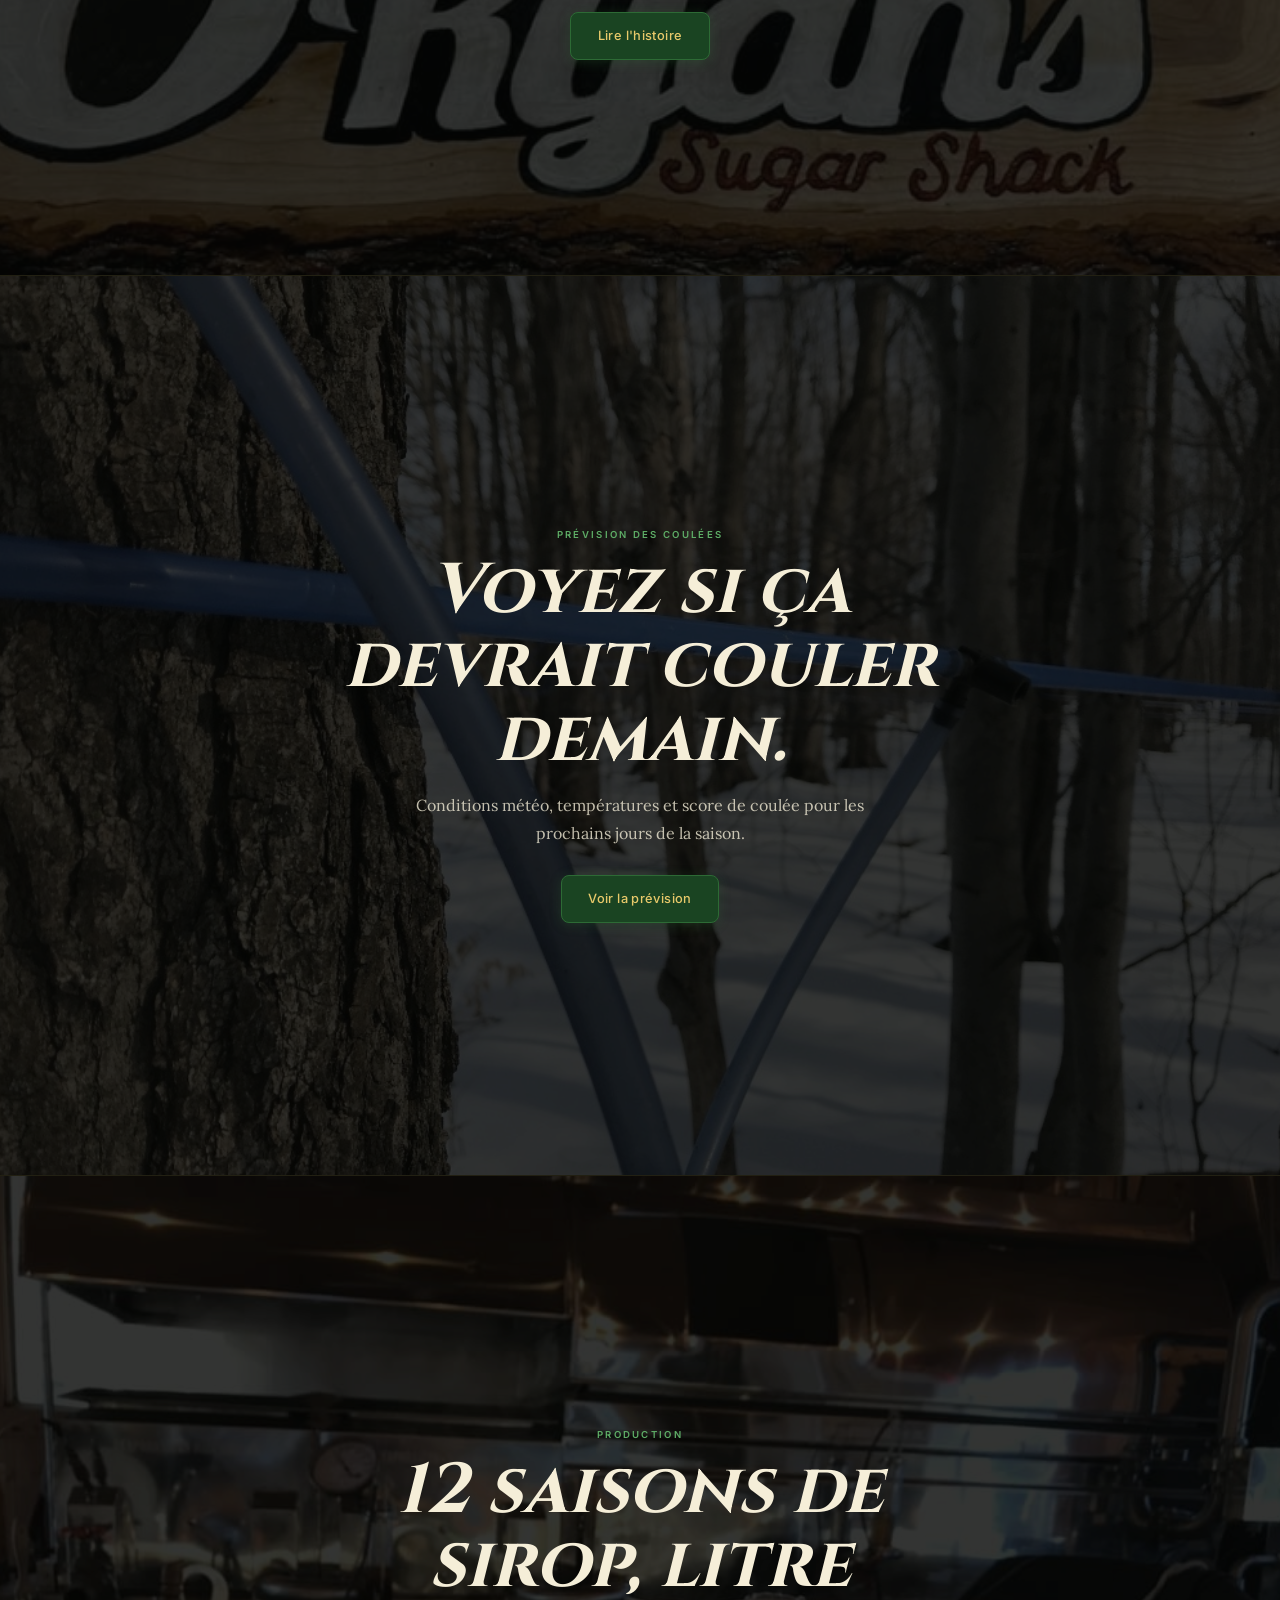
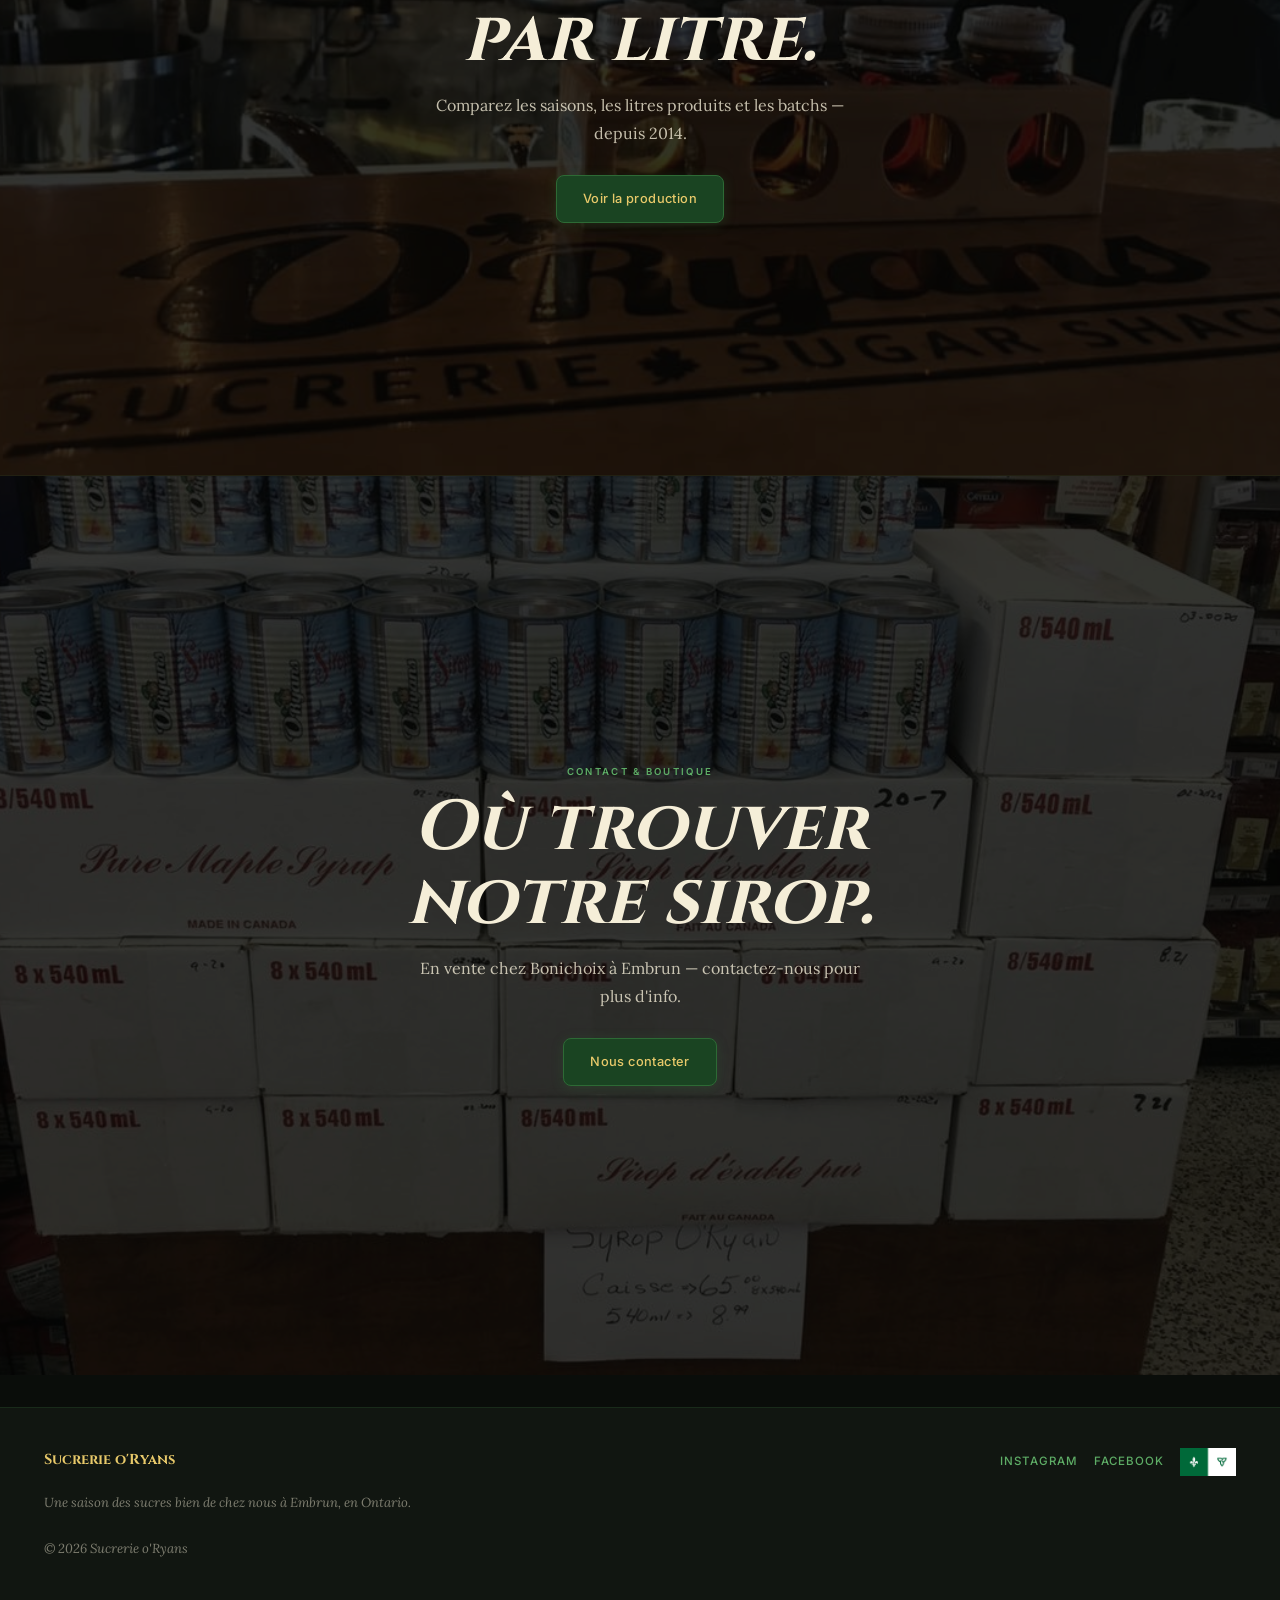
==== commit ac565faf: "Site quality pass: typography, accessibility, stale content - Restore Lora as the body font (Verdana" ====
--- a/index.html
+++ b/index.html
@@ -2,6 +2,7 @@
 <html lang="fr-CA">
 <head>
   <meta charset="UTF-8">
+  <script>document.documentElement.classList.add("js");</script>
   <meta name="viewport" content="width=device-width, initial-scale=1.0">
   <title>Sucrerie o'Ryans | Cabane à sucre d'Embrun</title>
   <meta name="description" content="Le site de la Sucrerie o'Ryans à Embrun, en Ontario : histoire locale, prévision des coulées, archive de production et infos de contact.">
@@ -14,6 +15,7 @@
 </head>
 <body class="page-home">
 
+  <a class="skip-link" href="#main">Aller au contenu</a>
   <div class="wood-bar"></div>
 
   <header class="site-header">
@@ -36,6 +38,7 @@
     </div>
   </header>
 
+  <main id="main">
     <!-- ═══════════ HERO ═══════════ -->
     <section class="hero-home">
       <div class="hero-bg hero-bg--overall"></div>
@@ -51,7 +54,7 @@
         <ul class="fact-strip">
           <li>Sirop d'érable pur</li>
           <li>Embrun, Ontario</li>
-          <li>Saison 2026 en cours</li>
+          <li>Cabane bâtie en 1998</li>
         </ul>
       </div>
     </section>
@@ -104,22 +107,14 @@
         </div>
       </div>
     </section>
-
-  <!-- Lightbox -->
-  <div class="gallery-lightbox" data-gallery-lightbox hidden aria-hidden="true">
-    <button class="gallery-lightbox-close" type="button" data-gallery-close aria-label="Fermer la visionneuse">Fermer</button>
-    <button class="gallery-lightbox-nav is-prev" type="button" data-gallery-prev aria-label="Photo précédente">&#8592;</button>
-    <div class="gallery-lightbox-stage" data-gallery-stage>
-      <img data-gallery-active-image src="[data-uri]" alt="">
-    </div>
-    <button class="gallery-lightbox-nav is-next" type="button" data-gallery-next aria-label="Photo suivante">&#8594;</button>
-  </div>
+  </main>
 
   <footer class="site-footer">
     <div class="shell footer-grid">
       <div class="footer-brand">
         <strong>Sucrerie o'Ryans</strong>
         <p>Une saison des sucres bien de chez nous à Embrun, en Ontario.</p>
+        <p class="footer-copy">&copy; <span data-current-year>2026</span> Sucrerie o'Ryans</p>
       </div>
       <div>
         <a href="https://www.instagram.com/sucrerie_oryans_sugar_shack/?hl=en" target="_blank" rel="noreferrer">Instagram</a>
--- a/css/styles.css
+++ b/css/styles.css
@@ -56,7 +56,7 @@
 body {
   background: var(--black);
   color: var(--cream);
-  font-family: 'Verdana', 'Lora', serif;
+  font-family: 'Lora', Georgia, serif;
   font-size: 1rem;
   line-height: 1.72;
   overflow-x: hidden;
@@ -78,6 +78,24 @@
 h4, h5, h6 { font-family: 'Cinzel', serif; font-weight: 600; color: var(--gold-light); }
 
 a { color: inherit; text-decoration: none; }
+
+a:focus-visible, button:focus-visible {
+  outline: 2px solid var(--gold);
+  outline-offset: 3px;
+}
+
+.skip-link {
+  position: absolute;
+  left: 1rem; top: -3.5rem;
+  z-index: 200;
+  font-family: 'Inter', sans-serif; font-size: 0.8rem; font-weight: 500;
+  background: var(--green-dark); color: var(--gold-light);
+  border: 1px solid var(--green-mid); border-radius: var(--radius-sm);
+  padding: 0.6rem 1.1rem;
+  transition: top 0.2s ease;
+}
+
+.skip-link:focus-visible { top: 1rem; }
 p + p { margin-top: 0.75em; }
 em { color: var(--gold-light); font-style: italic; }
 strong { color: var(--cream); }
@@ -147,9 +165,10 @@
   background: rgba(201,168,76,0.12);
 }
 
-/* ── Reveal ── */
-.reveal { opacity: 0; transform: translateY(22px); transition: opacity 0.75s ease, transform 0.75s ease; }
-.reveal.is-visible { opacity: 1; transform: none; }
+/* ── Reveal ──
+   Gated on html.js so content stays visible when JavaScript is unavailable. */
+html.js .reveal { opacity: 0; transform: translateY(22px); transition: opacity 0.75s ease, transform 0.75s ease; }
+html.js .reveal.is-visible { opacity: 1; transform: none; }
 
 /* ── Eyebrow / kicker ── */
 .eyebrow, .card-kicker {
@@ -427,6 +446,8 @@
 
 .footer-grid a:hover { color: var(--gold-light); }
 
+.footer-copy { font-style: normal; font-family: 'Inter', sans-serif; font-size: 0.7rem; color: var(--cream-muted); }
+
 /* ════════════════════════════════════════════════
    ROTATING 3-COLUMN GALLERY STRIP
    ════════════════════════════════════════════════ */
@@ -595,7 +616,7 @@
 
 .production-hero-card .card-kicker { color: var(--gold-light); }
 .production-hero-card .card-kicker::before { background: var(--gold-dim); }
-.production-hero-card h2 { color: var(--cream); font-size: 1.6rem; margin: 0.5rem 0 1rem; }
+.production-hero-card h1 { color: var(--cream); font-size: 1.6rem; margin: 0.5rem 0 1rem; }
 .production-hero-card > p { color: var(--cream-muted); }
 
 .production-hero-card-head { display: flex; justify-content: space-between; align-items: flex-start; gap: 1rem; flex-wrap: wrap; }
@@ -926,3 +947,13 @@
   .detail-summary-grid { grid-template-columns: 1fr; }
   .footer-grid > div:last-child { width: 100%; justify-content: flex-start; flex-wrap: wrap; }
 }
+
+@media (prefers-reduced-motion: reduce) {
+  html { scroll-behavior: auto; }
+  html.js .reveal { opacity: 1; transform: none; transition: none; }
+  .gallery-col { animation: none; }
+  .hero-bg, .page-section-bg { transition: none; transform: none; }
+  .hero-home:hover .hero-bg, .page-section:hover .page-section-bg { transform: none; }
+  .button-primary:hover, .feature-card:hover, .detail-card:hover, .route-card:hover,
+  .day-card:hover, .media-link-card:hover, .poster-preview:hover { transform: none; }
+}
